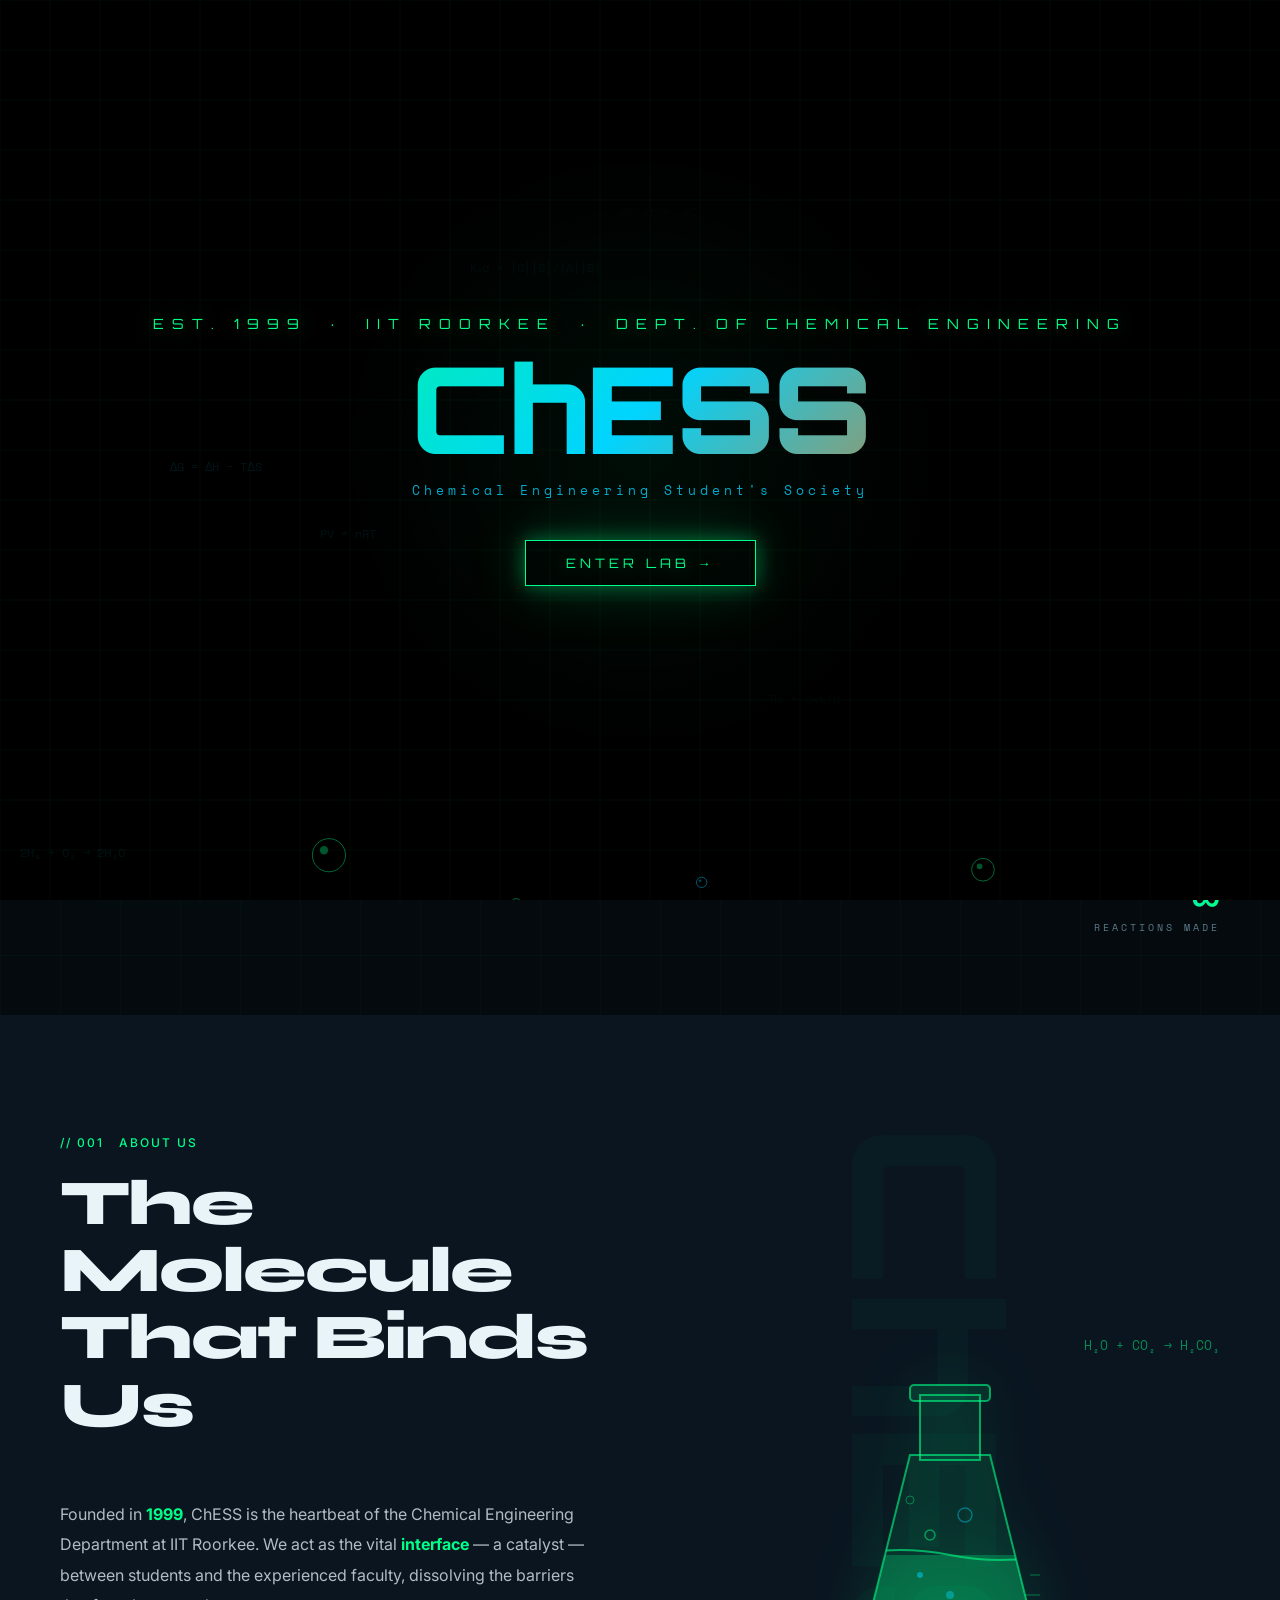
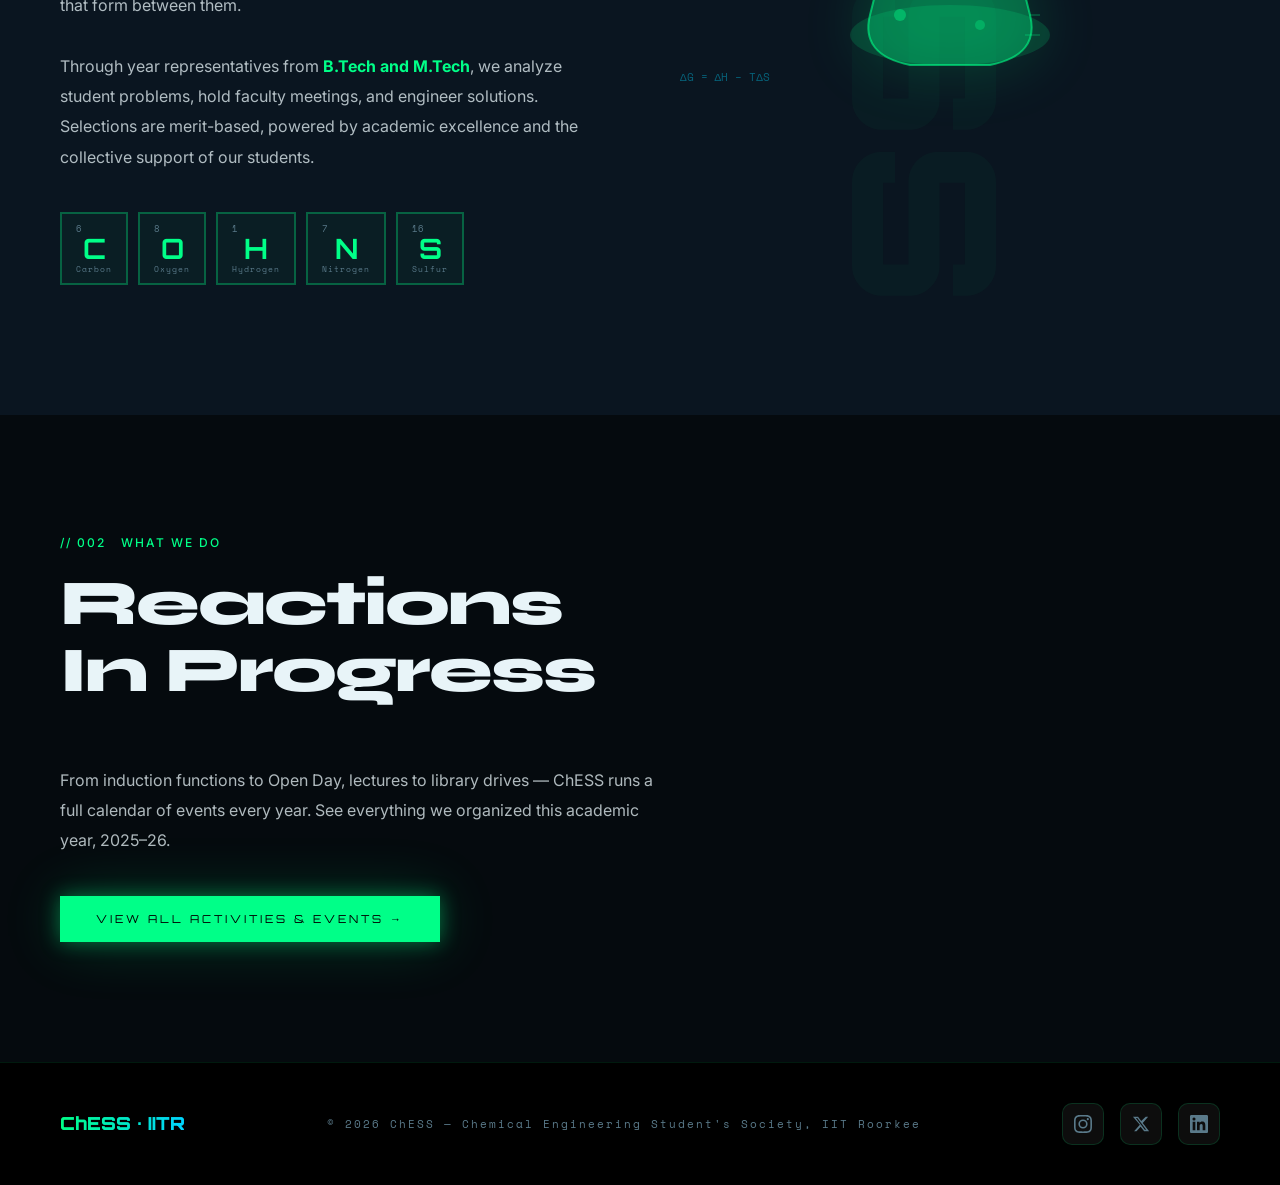
==== index.html @ 35c13d96 "Fix hamburger menu, nav-links id, and closing div" ====
<!DOCTYPE html>
<html lang="en">
<head>
<meta charset="UTF-8"/>
<meta name="viewport" content="width=device-width, initial-scale=1.0"/>
<title>Home — ChESS IITR</title>
<link href="https://fonts.googleapis.com/css2?family=Inter:wght@400;500&family=Orbitron:wght@400;700;900&family=Space+Mono:ital,wght@0,400;0,700;1,400&family=Syne:wght@400;600;800&display=swap" rel="stylesheet"/>
<link rel="stylesheet" href="style_I.css"/>
</head>
<body>
<div id="cursor-glow"></div>
<div class="scanline"></div>
<div id="intro">
  <canvas id="intro-canvas"></canvas>
  <div class="intro-text-wrapper">
    <div class="intro-chem-label">Est. 1999 &nbsp;·&nbsp; IIT Roorkee &nbsp;·&nbsp; Dept. of Chemical Engineering</div>
    <div class="intro-title">ChESS</div>
    <div class="intro-subtitle">Chemical Engineering Student's Society</div>
    <button class="intro-enter-btn" onclick="enterSite()">Enter Lab →</button>
  </div>
</div>
<div id="main-site">
  <nav>
    <a href="index.html" class="nav-logo">
      <img src="images/ChESS_logo.svg" alt="ChESS" style="margin-right:8px; 
  vertical-align:middle;" height="36px" width="36px">
    </a>
    <!-- Hamburger button (mobile only) -->
  <button class="hamburger" id="hamburger" aria-label="Open menu">
    <span></span>
    <span></span>
    <span></span>
  </button>
    <ul class="nav-links" id="nav-links">
  <li>
    <a href="index.html#hero" style="color:var(--acid-green)">
      <svg viewBox="0 0 24 24" xmlns="http://www.w3.org/2000/svg">
        <path d="M10 20v-6h4v6h5v-8h3L12 3 2 12h3v8z"/>
      </svg>
      Home
    </a>
  </li>
  <li>
    <a href="index.html#about">
      <svg viewBox="0 0 24 24" xmlns="http://www.w3.org/2000/svg">
        <path d="M12 2C6.48 2 2 6.48 2 12s4.48 10 10 10 10-4.48 10-10S17.52 2 12 2zm1 15h-2v-6h2v6zm0-8h-2V7h2v2z"/>
      </svg>
      About
    </a>
  </li>
  <li>
    <a href="Events.html">
      <svg viewBox="0 0 24 24" xmlns="http://www.w3.org/2000/svg">
        <path d="M17 12h-5v5h5v-5zM16 1v2H8V1H6v2H5c-1.11 0-1.99.9-1.99 2L3 19c0 1.1.89 2 2 2h14c1.1 0 2-.9 2-2V5c0-1.1-.9-2-2-2h-1V1h-2zm3 18H5V8h14v11z"/>
      </svg>
      Events
    </a>
  </li>
  <li>
    <a href="Team.html">
      <svg viewBox="0 0 24 24" xmlns="http://www.w3.org/2000/svg">
        <path d="M16 11c1.66 0 2.99-1.34 2.99-3S17.66 5 16 5c-1.66 0-3 1.34-3 3s1.34 3 3 3zm-8 0c1.66 0 2.99-1.34 2.99-3S9.66 5 8 5C6.34 5 5 6.34 5 8s1.34 3 3 3zm0 2c-2.33 0-7 1.17-7 3.5V19h14v-2.5c0-2.33-4.67-3.5-7-3.5zm8 0c-.29 0-.62.02-.97.05 1.16.84 1.97 1.97 1.97 3.45V19h6v-2.5c0-2.33-4.67-3.5-7-3.5z"/>
      </svg>
      Team
    </a>
  </li>
  <li>
    <a href="History.html">
      <svg viewBox="0 0 24 24" xmlns="http://www.w3.org/2000/svg">
        <path d="M13 3c-4.97 0-9 4.03-9 9H1l3.89 3.89.07.14L9 12H6c0-3.87 3.13-7 7-7s7 3.13 7 7-3.13 7-7 7c-1.93 0-3.68-.79-4.94-2.06l-1.42 1.42C8.27 19.99 10.51 21 13 21c4.97 0 9-4.03 9-9s-4.03-9-9-9zm-1 5v5l4.28 2.54.72-1.21-3.5-2.08V8H12z"/>
      </svg>
      History
    </a>
  </li>
  <li>
    <a href="contactUs.html">
      <svg viewBox="0 0 24 24" xmlns="http://www.w3.org/2000/svg">
        <path d="M20 4H4c-1.1 0-1.99.9-1.99 2L2 18c0 1.1.9 2 2 2h16c1.1 0 2-.9 2-2V6c0-1.1-.9-2-2-2zm0 4l-8 5-8-5V6l8 5 8-5v2z"/>
      </svg>
      Contact
    </a>
  </li>
</ul>
  </nav>
  <div class="ticker-wrap" style="margin-top:64px">
  
    <div class="ticker-track">
      <span class="ticker-item">Chemical Engineering Student's Society</span>
      <span class="ticker-item">IIT Roorkee — Est. 1999</span>
      <span class="ticker-item">Thermodynamics</span>
      <span class="ticker-item">Fluid Mechanics</span>
      <span class="ticker-item">Mass Transfer</span>
      <span class="ticker-item">Reaction Engineering</span>
      <span class="ticker-item">Process Control</span>
      <span class="ticker-item">Heat Transfer</span>
      <span class="ticker-item">Open Day 2025</span>
      <span class="ticker-item">Welcoming Batch of 2028</span>
      <!-- duplicate for seamless loop -->
      <span class="ticker-item">Chemical Engineering Student's Society</span>
      <span class="ticker-item">IIT Roorkee — Est. 1999</span>
      <span class="ticker-item">Thermodynamics</span>
      <span class="ticker-item">Fluid Mechanics</span>
      <span class="ticker-item">Mass Transfer</span>
      <span class="ticker-item">Reaction Engineering</span>
      <span class="ticker-item">Process Control</span>
      <span class="ticker-item">Heat Transfer</span>
      <span class="ticker-item">Open Day 2025</span>
      <span class="ticker-item">Welcoming Batch of 2026</span>
    </div>
  </div>
  </div>
  <section id="hero">
    <div class="grid-bg"></div>
    <canvas id="hero-canvas"></canvas>
    <div class="hero-content reveal">
      <div class="hero-tag">⬡ Dept. Chemical Engineering &nbsp; IITR</div>
      <h1 class="hero-title">
        <div class="line1">Where Reactions</div>
        <div class="line2">Begin.</div>
      </h1>
      <p class="hero-desc">
        The Chemical Engineering Student's Society — catalyzing connections between students, faculty, and the industry since 1999. We don't just study reactions. We create them.
      </p>
      <div class="hero-btns">
        <a href="#about" class="btn-primary">Explore ChESS</a>
        <a href="Team.html" class="btn-secondary">Meet the Team</a>
      </div>
    </div>
    <div class="hero-stats reveal">
      <div class="stat-item">
        <div class="stat-number">25+</div>
        <div class="stat-label">Years Active</div>
      </div>
      <div class="stat-item">
        <div class="stat-number">6</div>
        <div class="stat-label">Annual Events</div>
      </div>
      <div class="stat-item">
        <div class="stat-number">∞</div>
        <div class="stat-label">Reactions Made</div>
      </div>
    </div>
  </section>
  <section id="about">
    <div class="about-grid">
      <div class="reveal">
        <div class="section-tag">// 001 &nbsp; About Us</div>
        <h2 class="section-title">The Molecule<br/>That Binds Us</h2>
        <p class="about-desc">
          Founded in <em>1999</em>, ChESS is the heartbeat of the Chemical Engineering Department at IIT Roorkee. We act as the vital <em>interface</em> — a catalyst — between students and the experienced faculty, dissolving the barriers that form between them.<br/><br/>
          Through year representatives from <em>B.Tech and M.Tech</em>, we analyze student problems, hold faculty meetings, and engineer solutions. Selections are merit-based, powered by academic excellence and the collective support of our students.
        </p>
        <div class="elements-row">
          <div class="element-badge"><span class="num">6</span><span class="sym">C</span><span class="name">Carbon</span></div>
          <div class="element-badge"><span class="num">8</span><span class="sym">O</span><span class="name">Oxygen</span></div>
          <div class="element-badge"><span class="num">1</span><span class="sym">H</span><span class="name">Hydrogen</span></div>
          <div class="element-badge"><span class="num">7</span><span class="sym">N</span><span class="name">Nitrogen</span></div>
          <div class="element-badge"><span class="num">16</span><span class="sym">S</span><span class="name">Sulfur</span></div>
        </div>
      </div>
      <div class="flask-container reveal">
        <!-- Animated Flask SVG -->
        <svg class="flask-svg" width="280" height="400" viewBox="0 0 280 400" fill="none" xmlns="http://www.w3.org/2000/svg">
          <!-- Glow -->
          <ellipse cx="140" cy="320" rx="100" ry="30" fill="rgba(0,255,136,0.15)" class="flask-glow"/>
          <!-- Flask body path -->
          <path d="M100 140 L60 300 Q50 340 100 350 L180 350 Q230 340 220 300 L180 140 Z" fill="rgba(0,255,136,0.08)" stroke="rgba(0,255,136,0.6)" stroke-width="2"/>
          <!-- Liquid fill -->
          <clipPath id="flaskClip">
            <path d="M100 140 L60 300 Q50 340 100 350 L180 350 Q230 340 220 300 L180 140 Z"/>
          </clipPath>
          <g clip-path="url(#flaskClip)">
            <rect x="40" y="240" width="200" height="120" fill="rgba(0,255,136,0.25)" class="liquid-fill"/>
            <!-- Liquid surface wave -->
            <path d="M40 240 Q90 230 140 240 Q190 250 240 240" stroke="rgba(0,255,136,0.6)" stroke-width="2" fill="none" class="liquid-fill"/>
            <!-- Bubbles -->
            <circle cx="90" cy="300" r="6" fill="rgba(0,255,136,0.4)" class="bubble-particle" style="animation-delay:0s"/>
            <circle cx="140" cy="280" r="4" fill="rgba(0,212,255,0.4)" class="bubble-particle" style="animation-delay:0.7s"/>
            <circle cx="170" cy="310" r="5" fill="rgba(0,255,136,0.3)" class="bubble-particle" style="animation-delay:1.4s"/>
            <circle cx="110" cy="260" r="3" fill="rgba(0,212,255,0.5)" class="bubble-particle" style="animation-delay:0.3s"/>
          </g>
          <!-- Flask neck -->
          <rect x="110" y="80" width="60" height="65" fill="rgba(0,255,136,0.08)" stroke="rgba(0,255,136,0.6)" stroke-width="2"/>
          <!-- Flask mouth -->
          <rect x="100" y="70" width="80" height="16" fill="rgba(0,255,136,0.1)" stroke="rgba(0,255,136,0.6)" stroke-width="2" rx="4"/>
          <!-- Bubbles rising above liquid -->
          <circle cx="120" cy="220" r="5" fill="none" stroke="rgba(0,255,136,0.5)" stroke-width="1.5" class="bubble-particle" style="animation-delay:0.5s"/>
          <circle cx="155" cy="200" r="7" fill="none" stroke="rgba(0,212,255,0.4)" stroke-width="1.5" class="bubble-particle" style="animation-delay:1.1s"/>
          <circle cx="100" cy="185" r="4" fill="none" stroke="rgba(0,255,136,0.4)" stroke-width="1" class="bubble-particle" style="animation-delay:1.8s"/>
          <!-- Measurement lines -->
          <line x1="220" y1="260" x2="230" y2="260" stroke="rgba(0,255,136,0.4)" stroke-width="1"/>
          <line x1="215" y1="280" x2="230" y2="280" stroke="rgba(0,255,136,0.4)" stroke-width="1"/>
          <line x1="220" y1="300" x2="230" y2="300" stroke="rgba(0,255,136,0.4)" stroke-width="1"/>
          <line x1="215" y1="320" x2="230" y2="320" stroke="rgba(0,255,136,0.4)" stroke-width="1"/>
        </svg>
        <!-- Floating formula -->
        <div style="position:absolute;top:20px;right:0;font-family:'Space Mono',monospace;font-size:13px;color:rgba(0,255,136,0.5);animation:floatFormula 4s ease-in-out infinite;">
          H₂O + CO₂ → H₂CO₃
        </div>
        <div style="position:absolute;bottom:30px;left:0;font-family:'Space Mono',monospace;font-size:11px;color:rgba(0,212,255,0.4);animation:floatFormula 4s ease-in-out infinite 2s;">
          ΔG = ΔH − TΔS
        </div>
      </div>
    </div>
  </section>
  <section id="activities">
    <div class="reveal">
      <div class="section-tag">// 002 &nbsp; What We Do</div>
      <h2 class="section-title">Reactions<br/>In Progress</h2>
      <p style="max-width:600px; font-family:'Inter',sans-serif; font-size:16px; line-height:1.9; color:rgba(232,244,248,0.75); margin-bottom:40px; letter-spacing:0;">
        From induction functions to Open Day, lectures to library drives — ChESS runs a full calendar of events every year. See everything we organized this academic year, 2025–26.
      </p>
      <a href="Events.html" class="btn-primary">View All Activities & Events →</a>
    </div>
  </section>
  <footer>
    
  <div class="footer-logo">ChESS · IITR</div>
  <div class="footer-copy">© 2026 ChESS — Chemical Engineering Student's Society, IIT Roorkee</div>
  <div class="footer-socials">
    <!-- Instagram -->
    <a href="https://www.instagram.com/chess_iitr/" target="_blank" rel="noopener noreferrer" class="footer-social-link" aria-label="Instagram">
      <svg viewBox="0 0 24 24" xmlns="http://www.w3.org/2000/svg">
        <path d="M12 2.163c3.204 0 3.584.012 4.85.07 1.366.062 2.633.334 3.608 1.31.975.975 1.247 2.242 1.31 3.608.058 1.266.07 1.646.07 4.849s-.012 3.583-.07 4.85c-.063 1.366-.335 2.633-1.31 3.608-.975.975-2.242 1.247-3.608 1.31-1.266.058-1.646.07-4.85.07s-3.583-.012-4.849-.07c-1.366-.063-2.633-.335-3.608-1.31-.975-.975-1.247-2.242-1.31-3.608C2.175 15.583 2.163 15.203 2.163 12s.012-3.584.07-4.85c.063-1.366.335-2.633 1.31-3.608.975-.975 2.242-1.247 3.608-1.31C8.417 2.175 8.797 2.163 12 2.163zm0-2.163C8.741 0 8.332.014 7.052.072 5.197.157 3.355.673 2.014 2.014.673 3.355.157 5.197.072 7.052.014 8.332 0 8.741 0 12c0 3.259.014 3.668.072 4.948.085 1.855.601 3.697 1.942 5.038 1.341 1.341 3.183 1.857 5.038 1.942C8.332 23.986 8.741 24 12 24s3.668-.014 4.948-.072c1.855-.085 3.697-.601 5.038-1.942 1.341-1.341 1.857-3.183 1.942-5.038.058-1.28.072-1.689.072-4.948s-.014-3.668-.072-4.948c-.085-1.855-.601-3.697-1.942-5.038C20.645.673 18.803.157 16.948.072 15.668.014 15.259 0 12 0zm0 5.838a6.162 6.162 0 1 0 0 12.324 6.162 6.162 0 0 0 0-12.324zm0 10.162a4 4 0 1 1 0-8 4 4 0 0 1 0 8zm6.406-11.845a1.44 1.44 0 1 0 0 2.881 1.44 1.44 0 0 0 0-2.881z"/>
      </svg>
    </a>
    <!-- X (Twitter) -->
    <a href="https://x.com/YOUR_HANDLE" target="_blank" rel="noopener noreferrer" class="footer-social-link" aria-label="X">
      <svg viewBox="0 0 24 24" xmlns="http://www.w3.org/2000/svg">
        <path d="M18.244 2.25h3.308l-7.227 8.26 8.502 11.24H16.17l-4.714-6.231-5.401 6.231H2.747l7.73-8.835L1.254 2.25H8.08l4.253 5.622L18.244 2.25zm-1.161 17.52h1.833L7.084 4.126H5.117L17.083 19.77z"/>
      </svg>
    </a>
    <!-- LinkedIn -->
    <a href="https://www.linkedin.com/company/chemical-engineering-students-society-iit-roorkee/" target="_blank" rel="noopener noreferrer" class="footer-social-link" aria-label="LinkedIn">
      <svg viewBox="0 0 24 24" xmlns="http://www.w3.org/2000/svg">
        <path d="M20.447 20.452h-3.554v-5.569c0-1.328-.027-3.037-1.852-3.037-1.853 0-2.136 1.445-2.136 2.939v5.667H9.351V9h3.414v1.561h.046c.477-.9 1.637-1.85 3.37-1.85 3.601 0 4.267 2.37 4.267 5.455v6.286zM5.337 7.433a2.062 2.062 0 0 1-2.063-2.065 2.064 2.064 0 1 1 2.063 2.065zm1.782 13.019H3.555V9h3.564v11.452zM22.225 0H1.771C.792 0 0 .774 0 1.729v20.542C0 23.227.792 24 1.771 24h20.451C23.2 24 24 23.227 24 22.271V1.729C24 .774 23.2 0 22.222 0h.003z"/>
      </svg>
    </a>
  </div>
 </footer>
</div>
<script src="script_I.js"></script>
<script>
// SCROLL REVEAL
const reveals = document.querySelectorAll('.reveal');
const timelineItems = document.querySelectorAll('.timeline-item');
const observer = new IntersectionObserver(entries => {
  entries.forEach(e => { if (e.isIntersecting) e.target.classList.add('visible'); });
}, { threshold: 0.1, rootMargin: '0px 0px -50px 0px' });
reveals.forEach(el => observer.observe(el));
timelineItems.forEach(el => observer.observe(el));

// CURSOR GLOW
const cursorGlow = document.getElementById('cursor-glow');
document.addEventListener('mousemove', e => {
  cursorGlow.style.left = e.clientX + 'px';
  cursorGlow.style.top = e.clientY + 'px';
});
</script>
</body>
</html>
---- style_I.css ----
:root {
    --acid-green: #00ff88;
    --plasma-blue: #00d4ff;
    --danger-orange: #ff6b00;
    --dark-bg: #050a0e;
    --dark-panel: #0a1520;
    --mid-bg: #0d1f2d;
    --text-primary: #e8f4f8;
    --text-muted: #5a7a8a;
    --glow-green: 0 0 20px #00ff8866, 0 0 60px #00ff8833;
    --glow-blue: 0 0 20px #00d4ff66, 0 0 60px #00d4ff33;
    --glow-orange: 0 0 20px #ff6b0066, 0 0 60px #ff6b0033;
  }

  *, *::before, *::after { box-sizing: border-box; margin: 0; padding: 0; }

  html { scroll-behavior: smooth; }

  body {
    font-family: 'Space Mono', monospace;
    background: var(--dark-bg);
    color: var(--text-primary);
    overflow-x: hidden;
  }

  /* ===== INTRO SCREEN ===== */
  #intro {
    position: fixed;
    inset: 0;
    z-index: 9999;
    background: #000;
    display: flex;
    flex-direction: column;
    align-items: center;
    justify-content: center;
    overflow: hidden;
  }

  #intro-canvas {
    position: absolute;
    inset: 0;
    width: 100%;
    height: 100%;
  }

  .intro-text-wrapper {
    position: relative;
    z-index: 10;
    text-align: center;
    opacity: 0;
    transform: translateY(30px);
    animation: introTextReveal 1s ease forwards 2.5s;
  }

  .intro-chem-label {
    font-family: 'Orbitron', sans-serif;
    font-size: clamp(10px, 1.5vw, 14px);
    letter-spacing: 8px;
    color: var(--acid-green);
    text-transform: uppercase;
    margin-bottom: 16px;
    text-shadow: var(--glow-green);
  }

  .intro-title {
    font-family: 'Orbitron', sans-serif;
    font-size: clamp(48px, 10vw, 120px);
    font-weight: 900;
    background: linear-gradient(135deg, #00ff88, #00d4ff, #ff6b00);
    -webkit-background-clip: text;
    -webkit-text-fill-color: transparent;
    background-clip: text;
    line-height: 1;
    letter-spacing: -2px;
  }

  .intro-subtitle {
    font-family: 'Space Mono', monospace;
    font-size: clamp(10px, 1.5vw, 13px);
    color: var(--plasma-blue);
    letter-spacing: 4px;
    margin-top: 12px;
    opacity: 0.8;
  }

  .intro-enter-btn {
    margin-top: 40px;
    padding: 14px 40px;
    border: 1px solid var(--acid-green);
    background: transparent;
    color: var(--acid-green);
    font-family: 'Orbitron', sans-serif;
    font-size: 13px;
    letter-spacing: 4px;
    cursor: pointer;
    text-transform: uppercase;
    position: relative;
    overflow: hidden;
    transition: all 0.3s;
    text-shadow: var(--glow-green);
    box-shadow: var(--glow-green);
  }

  .intro-enter-btn::before {
    content: '';
    position: absolute;
    inset: 0;
    background: var(--acid-green);
    transform: translateX(-100%);
    transition: transform 0.3s ease;
    z-index: -1;
  }

  .intro-enter-btn:hover::before { transform: translateX(0); }
  .intro-enter-btn:hover { color: #000; text-shadow: none; }

  @keyframes introTextReveal {
    to { opacity: 1; transform: translateY(0); }
  }

  /* Molecule nodes */
  .mol-node {
    position: absolute;
    border-radius: 50%;
    animation: molPulse 3s ease-in-out infinite;
  }

  @keyframes molPulse {
    0%, 100% { transform: scale(1); opacity: 0.8; }
    50% { transform: scale(1.3); opacity: 1; }
  }

  /* Bubbles */
  .bubble {
    position: absolute;
    border-radius: 50%;
    background: radial-gradient(circle at 30% 30%, rgba(0,255,136,0.4), rgba(0,212,255,0.1));
    border: 1px solid rgba(0,255,136,0.3);
    animation: riseUp linear infinite;
  }

  @keyframes riseUp {
    0% { transform: translateY(100vh) scale(0); opacity: 0; }
    10% { opacity: 1; }
    90% { opacity: 0.6; }
    100% { transform: translateY(-20vh) scale(1.5); opacity: 0; }
  }

  /* ===== MAIN SITE (hidden until intro done) ===== */
  #main-site { opacity: 0; transition: opacity 0.8s ease; pointer-events: none; }
  #main-site.visible { opacity: 1; pointer-events: all; }

  /* ===== NAV ===== */
  nav {
    position: fixed;
    top: 0; left: 0; right: 0;
    z-index: 100;
    padding: 20px 60px;
    display: flex;
    align-items: center;
    justify-content: space-between;
    background: rgba(5,10,14,0.85);
    /* backdrop-filter: blur(20px); */
    border-bottom: 1px solid rgba(0,255,136,0.1);
  }

  .nav-logo {
    font-family: 'Orbitron', sans-serif;
    font-weight: 900;
    font-size: 22px;
    background: linear-gradient(90deg, var(--acid-green), var(--plasma-blue));
    -webkit-background-clip: text;
    -webkit-text-fill-color: transparent;
    background-clip: text;
    text-decoration: none;
    letter-spacing: 2px;
  }

  .nav-links {
    display: flex;
    gap: 40px;
    list-style: none;
  }

  .nav-links a {
    font-family: 'Space Mono', monospace;
    font-size: 11px;
    letter-spacing: 3px;
    text-transform: uppercase;
    color: var(--text-muted);
    text-decoration: none;
    transition: color 0.3s;
    position: relative;
  }

  .nav-links a::after {
    content: '';
    position: absolute;
    bottom: -4px; left: 0; right: 0;
    height: 1px;
    background: var(--acid-green);
    transform: scaleX(0);
    transition: transform 0.3s;
  }

  .nav-links a:hover { color: var(--acid-green); }
  .nav-links a:hover::after { transform: scaleX(1); }

  /* ===== HERO ===== */
  #hero {
    min-height: 100vh;
    display: flex;
    align-items: center;
    position: relative;
    overflow: hidden;
    padding: 120px 60px 80px;
  }

  #hero-canvas {
    position: absolute;
    inset: 0;
    width: 100%; height: 100%;
    opacity: 0.4;
  }

  .hero-content {
    position: relative;
    z-index: 2;
    max-width: 800px;
  }

  .hero-tag {
    display: inline-block;
    font-family: 'Space Mono', monospace;
    font-size: 11px;
    letter-spacing: 5px;
    color: var(--acid-green);
    text-transform: uppercase;
    border: 1px solid rgba(0,255,136,0.3);
    padding: 6px 16px;
    margin-bottom: 32px;
    background: rgba(0,255,136,0.05);
  }

  .hero-title {
    font-family: 'Syne', sans-serif;
    font-weight: 800;
    font-size: clamp(48px, 8vw, 96px);
    line-height: 0.95;
    letter-spacing: -3px;
    margin-bottom: 24px;
  }

  .hero-title .line1 { color: var(--text-primary); }
  .hero-title .line2 {
    background: linear-gradient(90deg, var(--acid-green), var(--plasma-blue));
    -webkit-background-clip: text;
    -webkit-text-fill-color: transparent;
    background-clip: text;
  }

  .hero-desc {
  font-family: 'Inter', sans-serif;
  font-size: 16px;
  line-height: 1.9;
  color: rgba(232,244,248,0.75);
  max-width: 500px;
  margin-bottom: 48px;
  letter-spacing: 0;
  }

  .hero-btns { display: flex; gap: 20px; flex-wrap: wrap; }

  .btn-primary {
    padding: 16px 36px;
    background: var(--acid-green);
    color: #000;
    font-family: 'Orbitron', sans-serif;
    font-size: 11px;
    letter-spacing: 3px;
    text-transform: uppercase;
    border: none;
    cursor: pointer;
    text-decoration: none;
    transition: all 0.3s;
    box-shadow: var(--glow-green);
    display: inline-block;
  }

  .btn-primary:hover {
    background: #fff;
    transform: translateY(-2px);
    box-shadow: 0 0 40px #00ff8888;
  }

  .btn-secondary {
    padding: 16px 36px;
    border: 1px solid rgba(0,212,255,0.5);
    color: var(--plasma-blue);
    font-family: 'Orbitron', sans-serif;
    font-size: 11px;
    letter-spacing: 3px;
    text-transform: uppercase;
    cursor: pointer;
    text-decoration: none;
    transition: all 0.3s;
    display: inline-block;
    background: transparent;
  }

  .btn-secondary:hover {
    border-color: var(--plasma-blue);
    background: rgba(0,212,255,0.1);
    box-shadow: var(--glow-blue);
  }

  .hero-stats {
    position: absolute;
    right: 60px;
    bottom: 80px;
    z-index: 2;
    display: flex;
    flex-direction: column;
    gap: 30px;
  }

  .stat-item { text-align: right; }
  .stat-number {
    font-family: 'Orbitron', sans-serif;
    font-size: 40px;
    font-weight: 700;
    background: linear-gradient(90deg, var(--plasma-blue), var(--acid-green));
    -webkit-background-clip: text;
    -webkit-text-fill-color: transparent;
    background-clip: text;
    line-height: 1;
  }

  .stat-label {
    font-family: 'Space Mono', monospace;
    font-size: 10px;
    letter-spacing: 3px;
    color: var(--text-muted);
    text-transform: uppercase;
    margin-top: 4px;
  }

  /* ===== SECTION COMMONS ===== */
  section { padding: 120px 60px; }

  .section-tag {
  font-family: 'Inter', sans-serif;
  font-size: 12px;
  font-weight: 500;
  letter-spacing: 2px;
  color: var(--acid-green);
  text-transform: uppercase;
  margin-bottom: 20px;
  }

  .section-title {
    font-family: 'Syne', sans-serif;
    font-weight: 800;
    font-size: clamp(32px, 5vw, 64px);
    line-height: 1.05;
    letter-spacing: -2px;
    margin-bottom: 60px;
  }

  /* ===== ABOUT SECTION ===== */
  #about {
    background: var(--dark-panel);
    position: relative;
    overflow: hidden;
  }

  #about::before {
    content: 'ChESS';
    position: absolute;
    right: -40px;
    top: 50%;
    transform: translateY(-50%) rotate(90deg);
    font-family: 'Orbitron', sans-serif;
    font-size: 200px;
    font-weight: 900;
    color: rgba(0,255,136,0.03);
    pointer-events: none;
    white-space: nowrap;
  }

  .about-grid {
    display: grid;
    grid-template-columns: 1fr 1fr;
    gap: 80px;
    align-items: center;
  }

  .about-desc {
  font-family: 'Inter', sans-serif;
  font-size: 16px;
  line-height: 1.9;
  color: rgba(232,244,248,0.75);
  margin-bottom: 40px;
  letter-spacing: 0;
}

  .about-desc em {
    color: var(--acid-green);
    font-style: normal;
    font-weight: bold;
  }

  .flask-container {
    position: relative;
    display: flex;
    justify-content: center;
    align-items: center;
    height: 400px;
  }

  /* SVG Flask animation */
  .flask-svg { filter: drop-shadow(0 0 30px rgba(0,255,136,0.4)); }

  .liquid-fill {
    animation: liquidSway 3s ease-in-out infinite;
    transform-origin: center bottom;
  }

  @keyframes liquidSway {
    0%, 100% { transform: skewX(0deg); }
    25% { transform: skewX(2deg); }
    75% { transform: skewX(-2deg); }
  }

  .bubble-particle {
    animation: bubbleRise 2s ease-in infinite;
  }

  @keyframes bubbleRise {
    0% { transform: translateY(0); opacity: 1; }
    100% { transform: translateY(-80px); opacity: 0; }
  }

  .flask-glow {
    animation: glowPulse 2.5s ease-in-out infinite;
  }

  @keyframes glowPulse {
    0%, 100% { opacity: 0.3; }
    50% { opacity: 0.8; }
  }

  /* ===== ACTIVITIES ===== */
  #activities { background: var(--dark-bg); }

  .activities-grid {
    display: grid;
    grid-template-columns: repeat(3, 1fr);
    gap: 2px;
  }

  .activity-card {
    background: var(--dark-panel);
    padding: 50px 40px;
    position: relative;
    overflow: hidden;
    cursor: default;
    transition: all 0.4s cubic-bezier(0.23, 1, 0.32, 1);
    border: 1px solid transparent;
  }

  .activity-card::before {
    content: '';
    position: absolute;
    inset: 0;
    background: linear-gradient(135deg, rgba(0,255,136,0.05), transparent);
    opacity: 0;
    transition: opacity 0.4s;
  }

  .activity-card:hover {
    border-color: rgba(0,255,136,0.2);
    transform: translateY(-4px);
    box-shadow: 0 20px 60px rgba(0,0,0,0.5), var(--glow-green);
  }

  .activity-card:hover::before { opacity: 1; }

  .activity-icon {
    font-size: 48px;
    margin-bottom: 24px;
    display: block;
    filter: grayscale(0);
  }

  .activity-num {
    font-family: 'Orbitron', sans-serif;
    font-size: 11px;
    color: var(--text-muted);
    letter-spacing: 3px;
    margin-bottom: 16px;
  }

  .activity-title {
    font-family: 'Syne', sans-serif;
    font-weight: 700;
    font-size: 22px;
    margin-bottom: 16px;
    color: var(--text-primary);
  }

  .activity-desc {
    font-size: 12px;
    line-height: 1.9;
    color: var(--text-muted);
  }

  .activity-card .corner-mark {
    position: absolute;
    bottom: 24px;
    right: 24px;
    width: 30px;
    height: 30px;
    border-right: 1px solid rgba(0,255,136,0.3);
    border-bottom: 1px solid rgba(0,255,136,0.3);
    transition: all 0.3s;
  }

  .activity-card:hover .corner-mark {
    width: 40px;
    height: 40px;
    border-color: var(--acid-green);
    box-shadow: var(--glow-green);
  }

  /* ===== TEAM SECTION ===== */
  #team {
    background: var(--mid-bg);
    position: relative;
    overflow: hidden;
  }

  #team::after {
    content: '';
    position: absolute;
    top: -200px; right: -200px;
    width: 600px; height: 600px;
    background: radial-gradient(circle, rgba(0,212,255,0.05), transparent 70%);
    pointer-events: none;
  }

  .team-grid {
    display: grid;
    grid-template-columns: repeat(auto-fill, minmax(280px, 1fr));
    gap: 24px;
  }

  .team-card {
    background: var(--dark-panel);
    border: 1px solid rgba(255,255,255,0.05);
    padding: 40px 32px;
    position: relative;
    overflow: hidden;
    transition: all 0.4s;
  }

  .team-card::before {
    content: '';
    position: absolute;
    top: 0; left: 0; right: 0;
    height: 2px;
    background: linear-gradient(90deg, var(--acid-green), var(--plasma-blue));
    transform: scaleX(0);
    transform-origin: left;
    transition: transform 0.4s;
  }

  .team-card:hover { border-color: rgba(0,255,136,0.15); transform: translateY(-4px); }
  .team-card:hover::before { transform: scaleX(1); }

  .team-avatar {
    width: 64px; height: 64px;
    border-radius: 50%;
    background: linear-gradient(135deg, var(--acid-green), var(--plasma-blue));
    display: flex;
    align-items: center;
    justify-content: center;
    font-family: 'Orbitron', sans-serif;
    font-size: 22px;
    font-weight: 700;
    color: #000;
    margin-bottom: 24px;
  }

  .team-name {
    font-family: 'Syne', sans-serif;
    font-weight: 700;
    font-size: 18px;
    margin-bottom: 8px;
    color: var(--text-primary);
  }

  .team-role {
    font-size: 11px;
    letter-spacing: 3px;
    text-transform: uppercase;
    color: var(--acid-green);
    margin-bottom: 16px;
  }

  .team-dept {
    font-size: 11px;
    color: var(--text-muted);
    line-height: 1.6;
  }

  /* Faculty card accent */
  .team-card.faculty { border-color: rgba(255,107,0,0.15); }
  .team-card.faculty::before { background: linear-gradient(90deg, var(--danger-orange), #ffaa00); }
  .team-card.faculty .team-role { color: var(--danger-orange); }
  .team-card.faculty .team-avatar { background: linear-gradient(135deg, var(--danger-orange), #ffaa00); }

  /* ===== PERIODIC TABLE ELEMENT ===== */
  .element-badge {
    display: inline-flex;
    flex-direction: column;
    align-items: center;
    border: 2px solid rgba(0,255,136,0.3);
    padding: 8px 14px;
    background: rgba(0,255,136,0.04);
    margin: 0 10px 10px 0;
    position: relative;
    transition: all 0.3s;
    cursor: default;
  }

  .element-badge:hover {
    border-color: var(--acid-green);
    background: rgba(0,255,136,0.1);
    box-shadow: var(--glow-green);
    transform: scale(1.05);
  }

  .element-badge .num { font-size: 9px; color: var(--text-muted); align-self: flex-start; }
  .element-badge .sym {
    font-family: 'Orbitron', sans-serif;
    font-size: 28px;
    font-weight: 700;
    color: var(--acid-green);
    line-height: 1;
  }
  .element-badge .name { font-size: 8px; color: var(--text-muted); letter-spacing: 1px; }

  .elements-row { display: flex; flex-wrap: wrap; margin-top: 40px; }

  /* ===== TICKER ===== */
  .ticker-wrap {
    background: rgba(0,255,136,0.08);
    border-top: 1px solid rgba(0,255,136,0.2);
    border-bottom: 1px solid rgba(0,255,136,0.2);
    padding: 16px 0;
    overflow: hidden;
    position: relative;
  }

  .ticker-track {
    display: flex;
    white-space: nowrap;
    animation: ticker 30s linear infinite;
  }

  .ticker-item {
    font-family: 'Space Mono', monospace;
    font-size: 12px;
    color: var(--acid-green);
    letter-spacing: 2px;
    padding: 0 40px;
    opacity: 0.7;
  }

  .ticker-item::before { content: '⬡ '; }

  @keyframes ticker {
    0% { transform: translateX(0); }
    100% { transform: translateX(-50%); }
  }

  /* ===== HISTORY TIMELINE ===== */
  #history { background: var(--dark-bg); }

  .timeline {
    position: relative;
    max-width: 800px;
    margin: 0 auto;
  }

  .timeline::before {
    content: '';
    position: absolute;
    left: 50%;
    top: 0; bottom: 0;
    width: 1px;
    background: linear-gradient(to bottom, var(--acid-green), var(--plasma-blue), transparent);
    transform: translateX(-50%);
  }

  .timeline-item {
    display: flex;
    justify-content: flex-end;
    padding-right: calc(50% + 40px);
    margin-bottom: 60px;
    position: relative;
    opacity: 0;
    transform: translateX(-30px);
    transition: all 0.6s ease;
  }

  .timeline-item.right {
    justify-content: flex-start;
    padding-right: 0;
    padding-left: calc(50% + 40px);
    transform: translateX(30px);
  }

  .timeline-item.visible { opacity: 1; transform: translateX(0); }

  .timeline-dot {
    position: absolute;
    left: 50%;
    top: 20px;
    width: 14px; height: 14px;
    border-radius: 50%;
    background: var(--acid-green);
    transform: translate(-50%, -50%);
    box-shadow: var(--glow-green);
  }

  .timeline-content {
    background: var(--dark-panel);
    border: 1px solid rgba(0,255,136,0.1);
    padding: 24px 28px;
    max-width: 320px;
  }

  .timeline-year {
    font-family: 'Orbitron', sans-serif;
    font-size: 11px;
    color: var(--acid-green);
    letter-spacing: 3px;
    margin-bottom: 8px;
  }

  .timeline-text {
    font-size: 13px;
    line-height: 1.7;
    color: rgba(232,244,248,0.7);
  }

  /* ===== CONTACT ===== */
  #contact {
    background: var(--dark-panel);
    text-align: center;
    position: relative;
    overflow: hidden;
  }

  #contact::before {
    content: '';
    position: absolute;
    bottom: -300px; left: 50%;
    transform: translateX(-50%);
    width: 800px; height: 800px;
    background: radial-gradient(circle, rgba(0,255,136,0.06), transparent 60%);
    pointer-events: none;
  }

  .contact-info {
    display: flex;
    justify-content: center;
    gap: 60px;
    margin-top: 60px;
    flex-wrap: wrap;
  }

  .contact-item {
    text-align: center;
    position: relative;
  }

  .contact-label {
    font-family: 'Space Mono', monospace;
    font-size: 10px;
    letter-spacing: 4px;
    color: var(--text-muted);
    text-transform: uppercase;
    margin-bottom: 8px;
  }

  .contact-value {
    font-family: 'Syne', sans-serif;
    font-size: 16px;
    font-weight: 600;
    color: var(--acid-green);
  }

  /* ===== FOOTER ===== */
  footer {
    background: #000;
    padding: 40px 60px;
    display: flex;
    align-items: center;
    justify-content: space-between;
    border-top: 1px solid rgba(0,255,136,0.1);
  }

  .footer-logo {
    font-family: 'Orbitron', sans-serif;
    font-weight: 900;
    font-size: 18px;
    background: linear-gradient(90deg, var(--acid-green), var(--plasma-blue));
    -webkit-background-clip: text;
    -webkit-text-fill-color: transparent;
    background-clip: text;
  }

  .footer-copy {
    font-size: 11px;
    color: var(--text-muted);
    letter-spacing: 2px;
  }
  /* Social Icons in Footer */
.footer-socials {
  display: flex;
  gap: 16px;
  align-items: center;
}

.footer-social-link {
  display: flex;
  align-items: center;
  justify-content: center;
  width: 42px;
  height: 42px;
  border-radius: 10px;
  background: rgba(255,255,255,0.05);
  border: 1px solid rgba(0,255,136,0.15);
  color: var(--text-muted);
  text-decoration: none;
  transition: all 0.3s ease;
}

.footer-social-link:hover {
  background: rgba(0,255,136,0.1);
  border-color: var(--acid-green);
  color: var(--acid-green);
  box-shadow: var(--glow-green);
  transform: translateY(-2px);
}

.footer-social-link svg {
  width: 18px;
  height: 18px;
  fill: currentColor;
}
  /* Animated background grid */
  .grid-bg {
    position: absolute;
    inset: 0;
    background-image:
      linear-gradient(rgba(0,255,136,0.03) 1px, transparent 1px),
      linear-gradient(90deg, rgba(0,255,136,0.03) 1px, transparent 1px);
    background-size: 60px 60px;
    pointer-events: none;
  }

  /* Scroll reveal */
  .reveal {
    opacity: 0;
    transform: translateY(40px);
    transition: opacity 0.7s ease, transform 0.7s ease;
  }
  .reveal.visible { opacity: 1; transform: translateY(0); }

  /* Scanline effect */
  @keyframes scanline {
    0% { top: -10%; }
    100% { top: 110%; }
  }

  .scanline {
    position: fixed;
    left: 0; right: 0;
    height: 2px;
    background: rgba(0,255,136,0.04);
    animation: scanline 6s linear infinite;
    pointer-events: none;
    z-index: 9000;
  }

  /* Cursor glow */
  #cursor-glow {
    position: fixed;
    width: 300px; height: 300px;
    border-radius: 50%;
    background: radial-gradient(circle, rgba(0,255,136,0.04), transparent 70%);
    pointer-events: none;
    z-index: 8999;
    transform: translate(-50%, -50%);
    transition: transform 0.05s;
  }

  @media (max-width: 900px) {
    nav { padding: 16px 24px; }
    .nav-links { display: none; }
    section { padding: 80px 24px; }
    #hero { padding: 100px 24px 80px; }
    .about-grid { grid-template-columns: 1fr; }
    .activities-grid { grid-template-columns: 1fr; }
    .hero-stats { position: static; margin-top: 48px; flex-direction: row; gap: 40px; }
    footer { flex-direction: column; gap: 16px; text-align: center; }
    .timeline::before { left: 20px; }
    .timeline-item, .timeline-item.right { padding: 0 0 0 60px; justify-content: flex-start; }
    .timeline-dot { left: 20px; }
  }
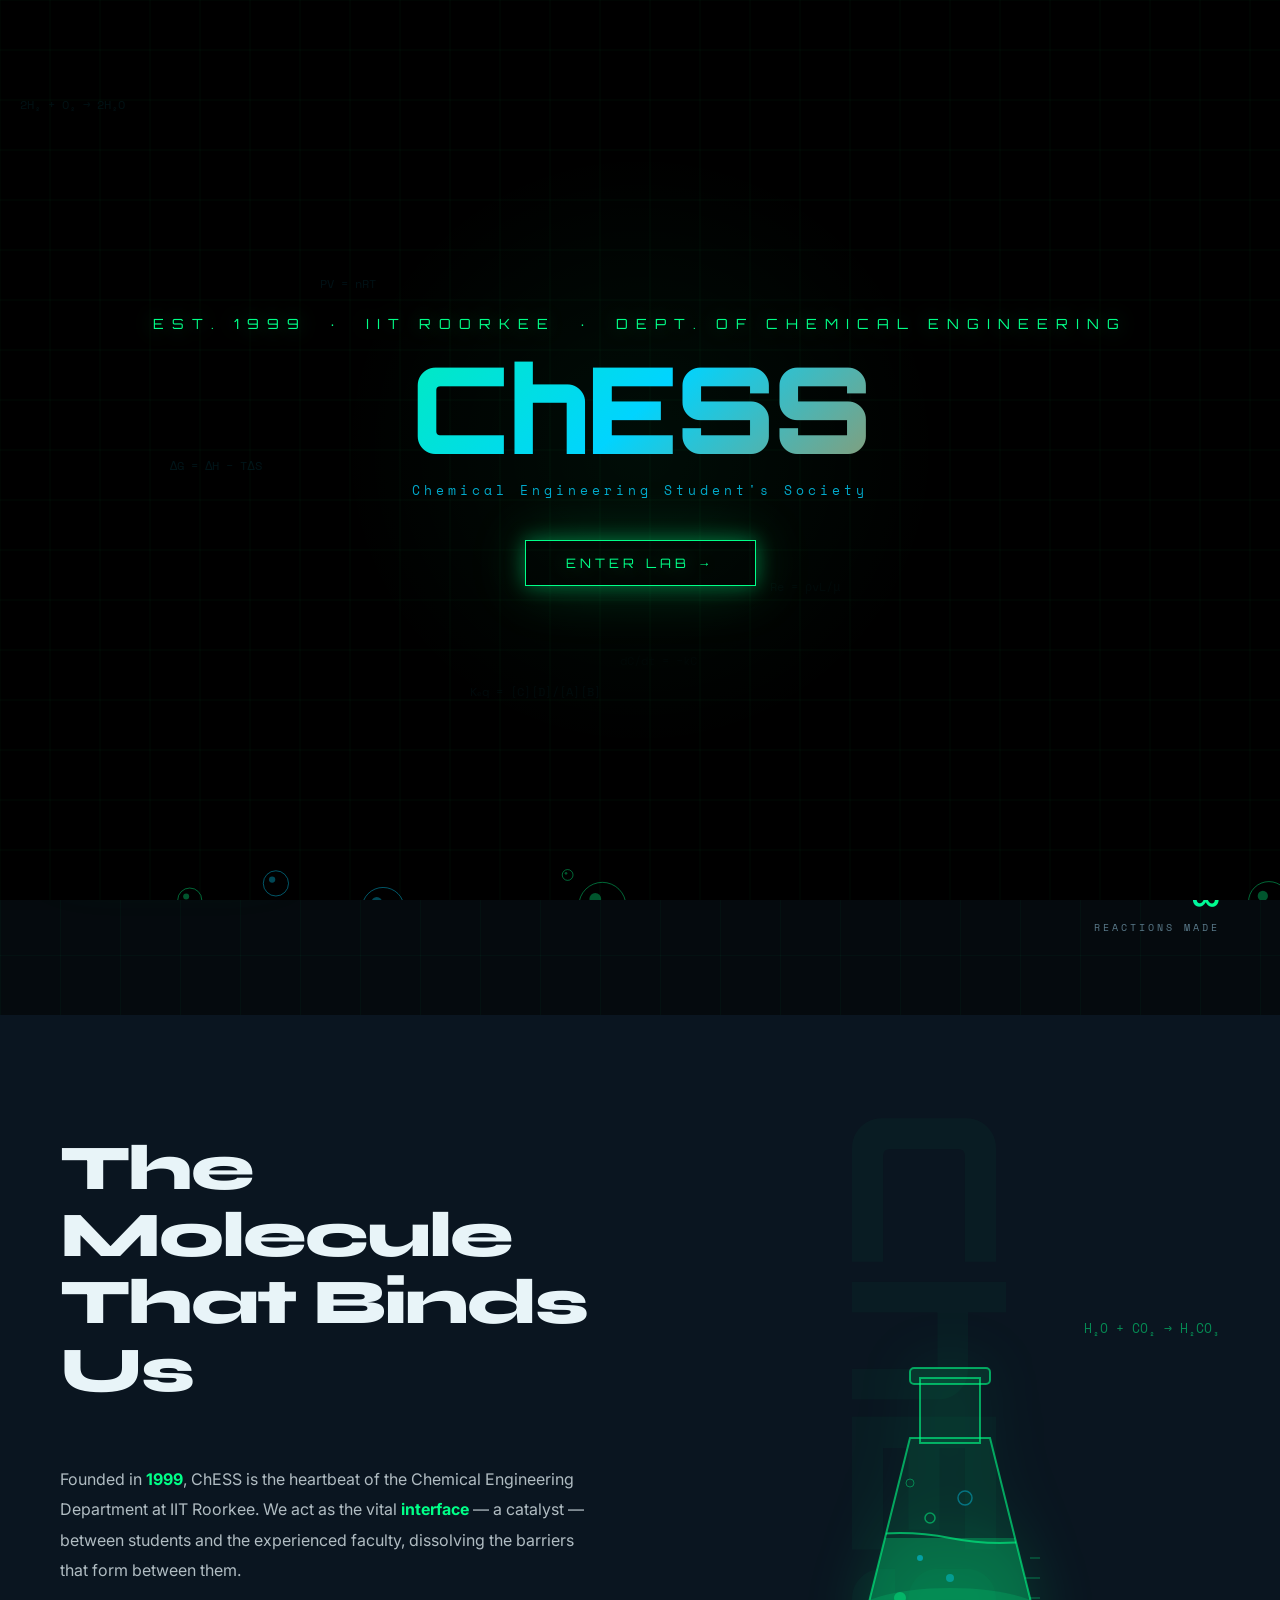
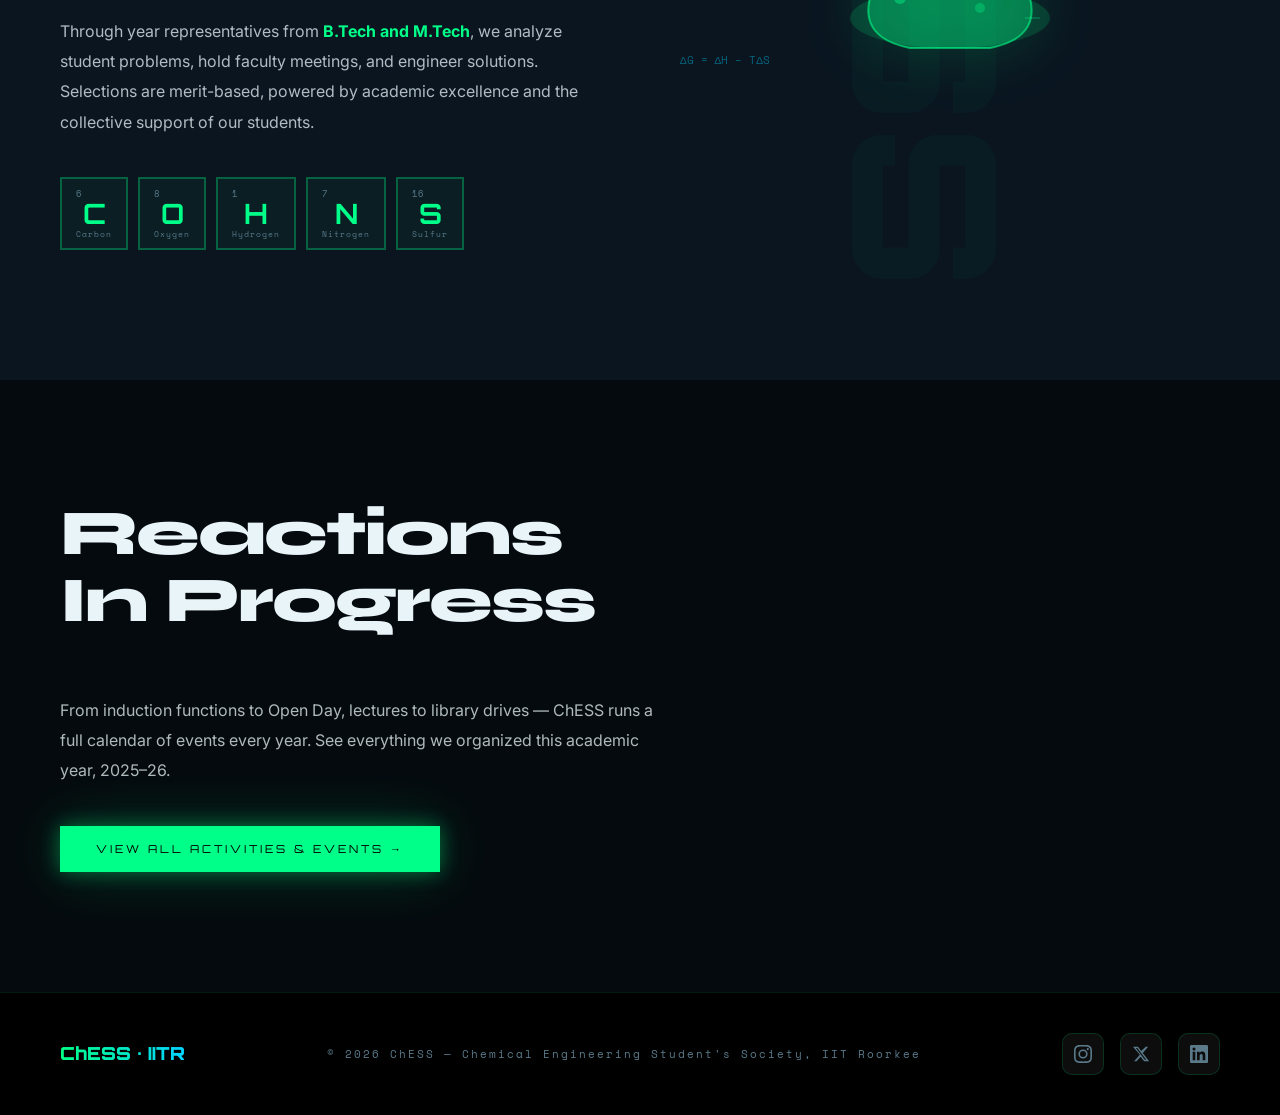
==== commit 8bd1ef85: "sawwi dixy vai" ====
--- a/index.html
+++ b/index.html
@@ -144,7 +144,7 @@
   <section id="about">
     <div class="about-grid">
       <div class="reveal">
-        <div class="section-tag">// 001 &nbsp; About Us</div>
+        <!-- <div class="section-tag">// 001 &nbsp; About Us</div> -->
         <h2 class="section-title">The Molecule<br/>That Binds Us</h2>
         <p class="about-desc">
           Founded in <em>1999</em>, ChESS is the heartbeat of the Chemical Engineering Department at IIT Roorkee. We act as the vital <em>interface</em> — a catalyst — between students and the experienced faculty, dissolving the barriers that form between them.<br/><br/>
@@ -205,7 +205,7 @@
   </section>
   <section id="activities">
     <div class="reveal">
-      <div class="section-tag">// 002 &nbsp; What We Do</div>
+      <!-- <div class="section-tag">// 002 &nbsp; What We Do</div> -->
       <h2 class="section-title">Reactions<br/>In Progress</h2>
       <p style="max-width:600px; font-family:'Inter',sans-serif; font-size:16px; line-height:1.9; color:rgba(232,244,248,0.75); margin-bottom:40px; letter-spacing:0;">
         From induction functions to Open Day, lectures to library drives — ChESS runs a full calendar of events every year. See everything we organized this academic year, 2025–26.
--- a/style_I.css
+++ b/style_I.css
@@ -154,7 +154,7 @@
   nav {
     position: fixed;
     top: 0; left: 0; right: 0;
-    z-index: 100;
+    z-index: 9000;
     padding: 20px 60px;
     display: flex;
     align-items: center;
@@ -192,6 +192,19 @@
     transition: color 0.3s;
     position: relative;
   }
+   /* Nav link icons */
+.nav-links a {
+  display: flex;
+  align-items: center;
+  gap: 6px;
+}
+
+.nav-links a svg {
+  width: 14px;
+  height: 14px;
+  fill: currentColor;
+  flex-shrink: 0;
+}
 
   .nav-links a::after {
     content: '';
@@ -886,6 +899,10 @@
     0% { top: -10%; }
     100% { top: 110%; }
   }
+  @keyframes floatFormula {
+      0%,100%{transform:translateY(0);}
+      50%{transform:translateY(-12px);}
+    }
 
   .scanline {
     position: fixed;
@@ -909,16 +926,89 @@
     transition: transform 0.05s;
   }
 
-  @media (max-width: 900px) {
-    nav { padding: 16px 24px; }
-    .nav-links { display: none; }
-    section { padding: 80px 24px; }
-    #hero { padding: 100px 24px 80px; }
-    .about-grid { grid-template-columns: 1fr; }
-    .activities-grid { grid-template-columns: 1fr; }
-    .hero-stats { position: static; margin-top: 48px; flex-direction: row; gap: 40px; }
-    footer { flex-direction: column; gap: 16px; text-align: center; }
-    .timeline::before { left: 20px; }
-    .timeline-item, .timeline-item.right { padding: 0 0 0 60px; justify-content: flex-start; }
-    .timeline-dot { left: 20px; }
-  }+  /* ===== HAMBURGER BUTTON ===== */
+.hamburger {
+  display: none;
+  flex-direction: column;
+  gap: 5px;
+  background: none;
+  border: none;
+  cursor: pointer;
+  padding: 4px;
+  z-index: 200;
+}
+
+.hamburger span {
+  display: block;
+  width: 24px;
+  height: 2px;
+  background: var(--acid-green);
+  border-radius: 2px;
+  transition: all 0.3s ease;
+}
+
+/* Hamburger → X animation */
+.hamburger.open span:nth-child(1) { transform: translateY(7px) rotate(45deg); }
+.hamburger.open span:nth-child(2) { opacity: 0; }
+.hamburger.open span:nth-child(3) { transform: translateY(-7px) rotate(-45deg); }
+
+/* ===== TABLET (max 900px) ===== */
+@media (max-width: 900px) {
+  nav { padding: 16px 24px; position: relative; }
+
+  .hamburger { display: flex; }
+
+  .nav-links {
+  display: none;
+  flex-direction: column;
+  position: fixed;
+  top: 64px;
+  left: 0; right: 0;
+  background: rgba(5,10,14,0.98);
+  border-bottom: 1px solid rgba(0,255,136,0.15);
+  padding: 20px 24px;
+  gap: 0;
+  z-index: 9998;
+}
+
+  .nav-links.open { display: flex; }
+
+  .nav-links li { border-bottom: 1px solid rgba(255,255,255,0.05); }
+  .nav-links li:last-child { border-bottom: none; }
+
+  .nav-links a {
+    padding: 14px 0;
+    font-size: 13px;
+    letter-spacing: 2px;
+    display: flex;
+    align-items: center;
+    gap: 10px;
+  }
+
+  section { padding: 80px 24px; }
+  #hero { padding: 100px 24px 80px; }
+  .about-grid { grid-template-columns: 1fr; }
+  .activities-grid { grid-template-columns: 1fr; }
+  .hero-stats { position: static; margin-top: 48px; flex-direction: row; gap: 40px; flex-wrap: wrap; }
+  footer { flex-direction: column; gap: 20px; text-align: center; align-items: center; }
+  .footer-socials { justify-content: center; }
+  .timeline::before { left: 20px; }
+  .timeline-item, .timeline-item.right { padding: 0 0 0 60px; justify-content: flex-start; }
+  .timeline-dot { left: 20px; }
+}
+
+/* ===== MOBILE (max 480px) ===== */
+@media (max-width: 480px) {
+  .hero-title { font-size: 36px; letter-spacing: -1px; }
+  .section-title { font-size: 28px; }
+  .hero-stats { flex-direction: column; gap: 24px; }
+  .stat-number { font-size: 28px; }
+  .btn-primary, .btn-secondary { width: 100%; text-align: center; padding: 14px 20px; }
+  .hero-btns { flex-direction: column; }
+  .hero-tag { font-size: 9px; letter-spacing: 3px; }
+  .activity-card { padding: 32px 24px; }
+  footer { padding: 32px 20px; }
+  .footer-copy { font-size: 10px; letter-spacing: 1px; text-align: center; }
+  .nav-logo { font-size: 18px; }
+  .intro-title { font-size: 48px; }
+}
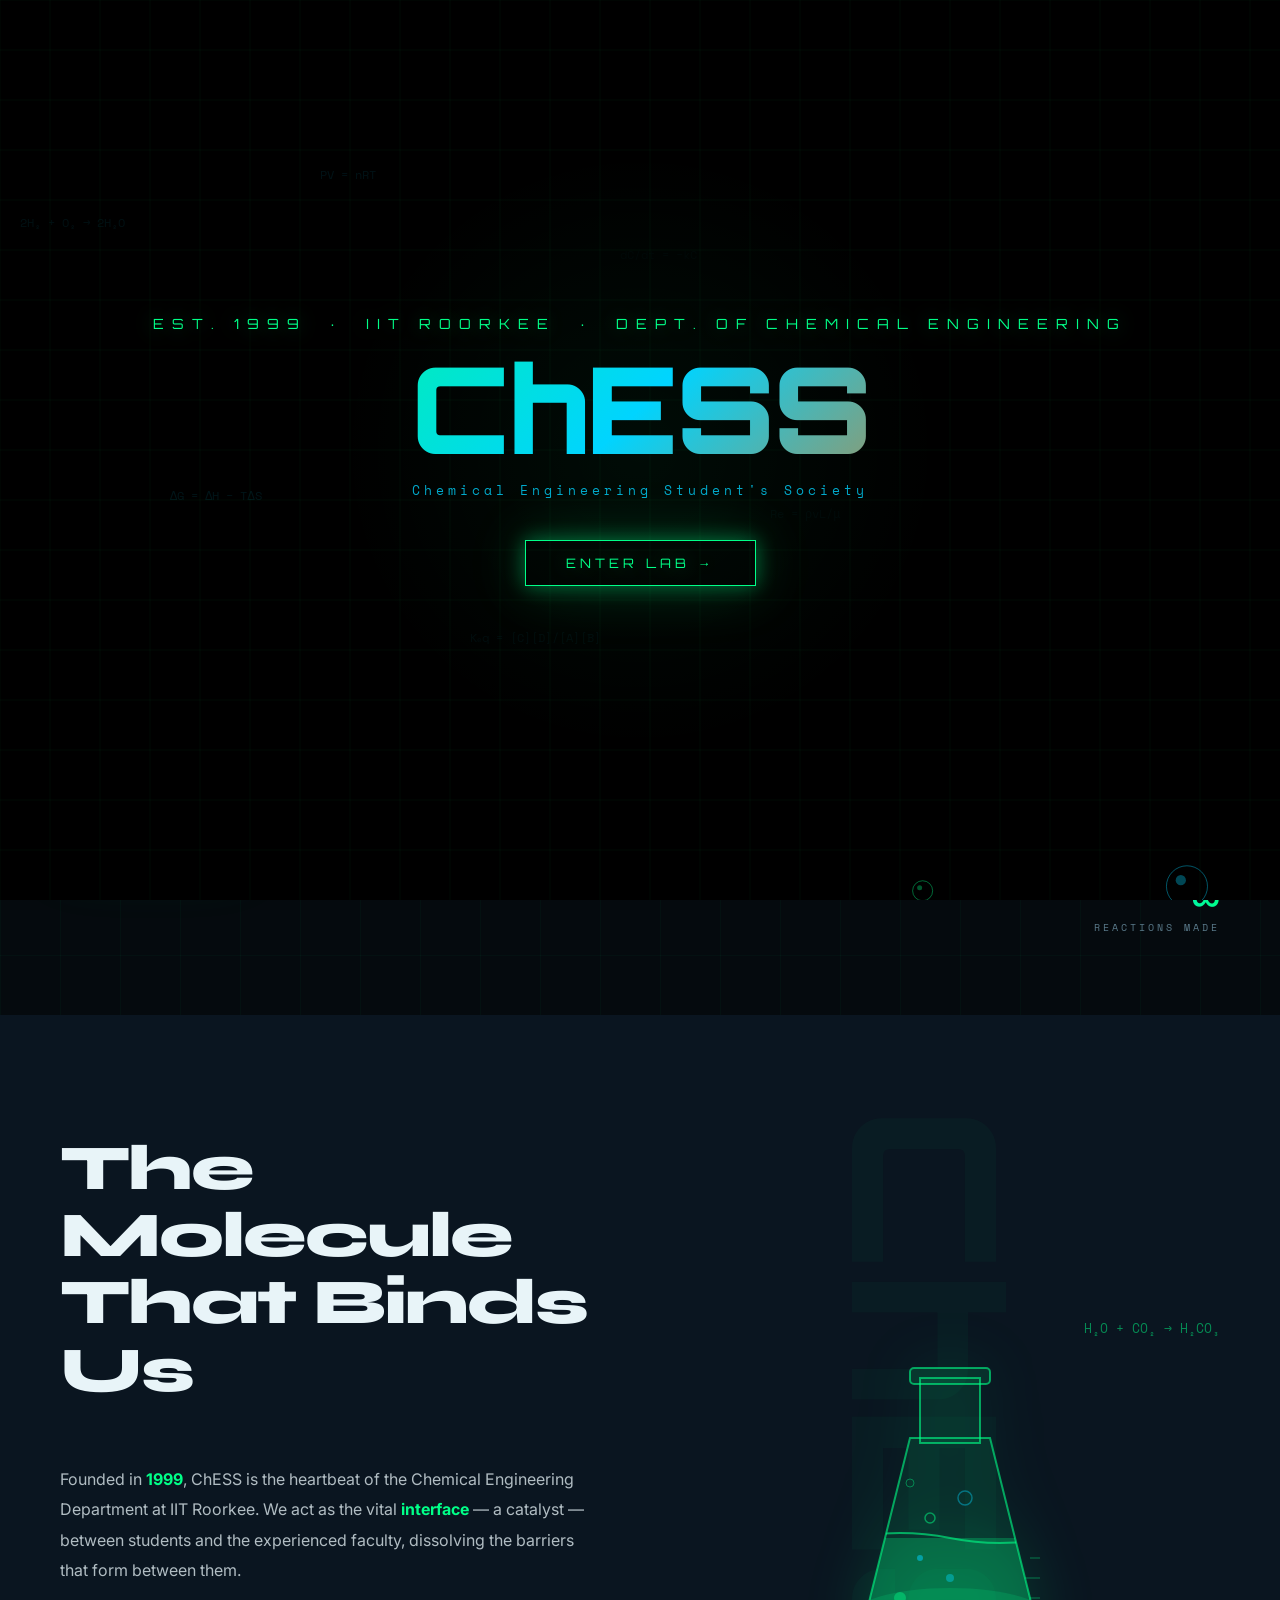
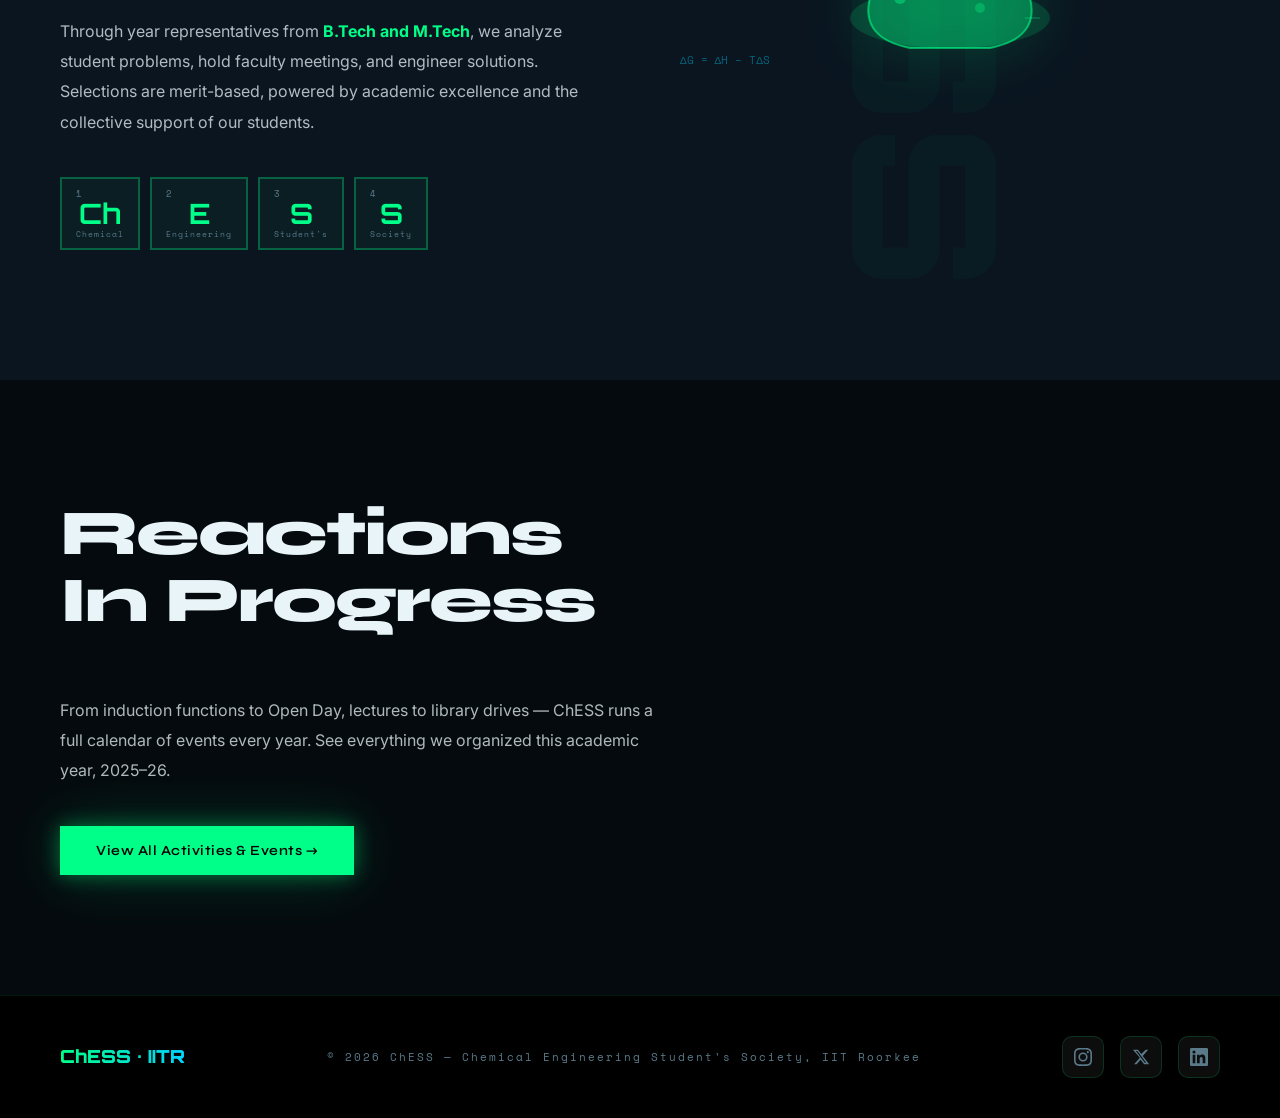
==== commit 5cddb351: "some changes in index file" ====
--- a/index.html
+++ b/index.html
@@ -22,8 +22,7 @@
 <div id="main-site">
   <nav>
     <a href="index.html" class="nav-logo">
-      <img src="images/ChESS_logo.svg" alt="ChESS" style="margin-right:8px; 
-  vertical-align:middle;" height="36px" width="36px">
+      <img src="images/chess-logo.png" alt="ChESS" class="nav-logo-img">
     </a>
     <!-- Hamburger button (mobile only) -->
   <button class="hamburger" id="hamburger" aria-label="Open menu">
@@ -151,11 +150,10 @@
           Through year representatives from <em>B.Tech and M.Tech</em>, we analyze student problems, hold faculty meetings, and engineer solutions. Selections are merit-based, powered by academic excellence and the collective support of our students.
         </p>
         <div class="elements-row">
-          <div class="element-badge"><span class="num">6</span><span class="sym">C</span><span class="name">Carbon</span></div>
-          <div class="element-badge"><span class="num">8</span><span class="sym">O</span><span class="name">Oxygen</span></div>
-          <div class="element-badge"><span class="num">1</span><span class="sym">H</span><span class="name">Hydrogen</span></div>
-          <div class="element-badge"><span class="num">7</span><span class="sym">N</span><span class="name">Nitrogen</span></div>
-          <div class="element-badge"><span class="num">16</span><span class="sym">S</span><span class="name">Sulfur</span></div>
+          <div class="element-badge"><span class="num">1</span><span class="sym">Ch</span><span class="name">Chemical</span></div>
+          <div class="element-badge"><span class="num">2</span><span class="sym">E</span><span class="name">Engineering</span></div>
+          <div class="element-badge"><span class="num">3</span><span class="sym">S</span><span class="name">Student's</span></div>
+          <div class="element-badge"><span class="num">4</span><span class="sym">S</span><span class="name">Society</span></div>
         </div>
       </div>
       <div class="flask-container reveal">
@@ -258,4 +256,4 @@
 });
 </script>
 </body>
-</html>+</html>
--- a/style_I.css
+++ b/style_I.css
@@ -174,6 +174,21 @@
     background-clip: text;
     text-decoration: none;
     letter-spacing: 2px;
+    display: inline-flex;
+    align-items: center;
+  }
+
+  .nav-logo-img {
+    height: 56px;
+    width: auto;
+    display: block;
+    filter: drop-shadow(0 0 10px rgba(0,255,136,0.45)) drop-shadow(0 0 22px rgba(0,212,255,0.25));
+    transition: filter 0.3s ease, transform 0.3s ease;
+  }
+
+  .nav-logo:hover .nav-logo-img {
+    filter: drop-shadow(0 0 14px rgba(0,255,136,0.7)) drop-shadow(0 0 30px rgba(0,212,255,0.4));
+    transform: scale(1.04);
   }
 
   .nav-links {
@@ -288,10 +303,11 @@
     padding: 16px 36px;
     background: var(--acid-green);
     color: #000;
-    font-family: 'Orbitron', sans-serif;
-    font-size: 11px;
-    letter-spacing: 3px;
-    text-transform: uppercase;
+    font-family: 'Syne', sans-serif;
+    font-weight: 600;
+    font-size: 14px;
+    letter-spacing: 0.5px;
+    text-transform: none;
     border: none;
     cursor: pointer;
     text-decoration: none;
@@ -310,10 +326,11 @@
     padding: 16px 36px;
     border: 1px solid rgba(0,212,255,0.5);
     color: var(--plasma-blue);
-    font-family: 'Orbitron', sans-serif;
-    font-size: 11px;
-    letter-spacing: 3px;
-    text-transform: uppercase;
+    font-family: 'Syne', sans-serif;
+    font-weight: 600;
+    font-size: 14px;
+    letter-spacing: 0.5px;
+    text-transform: none;
     cursor: pointer;
     text-decoration: none;
     transition: all 0.3s;
@@ -1009,6 +1026,6 @@
   .activity-card { padding: 32px 24px; }
   footer { padding: 32px 20px; }
   .footer-copy { font-size: 10px; letter-spacing: 1px; text-align: center; }
-  .nav-logo { font-size: 18px; }
+  .nav-logo-img { height: 42px; }
   .intro-title { font-size: 48px; }
-}+}
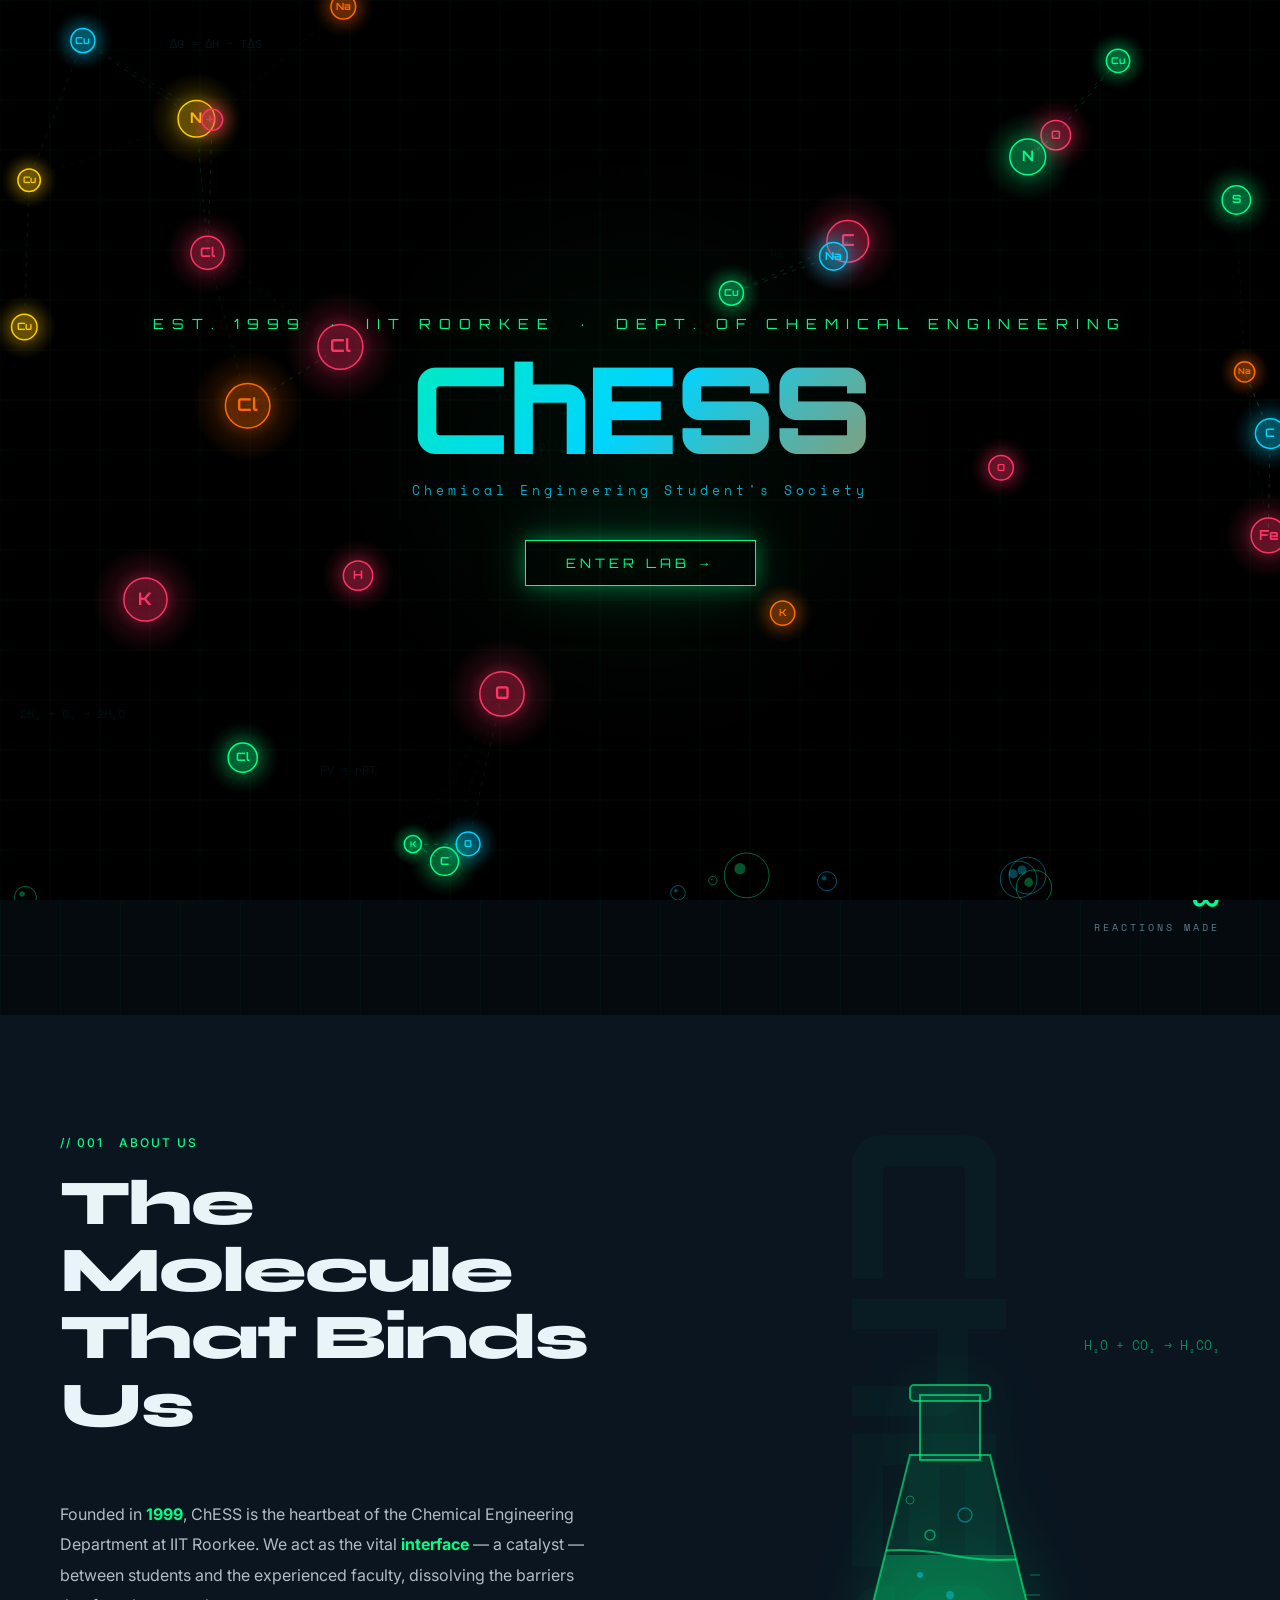
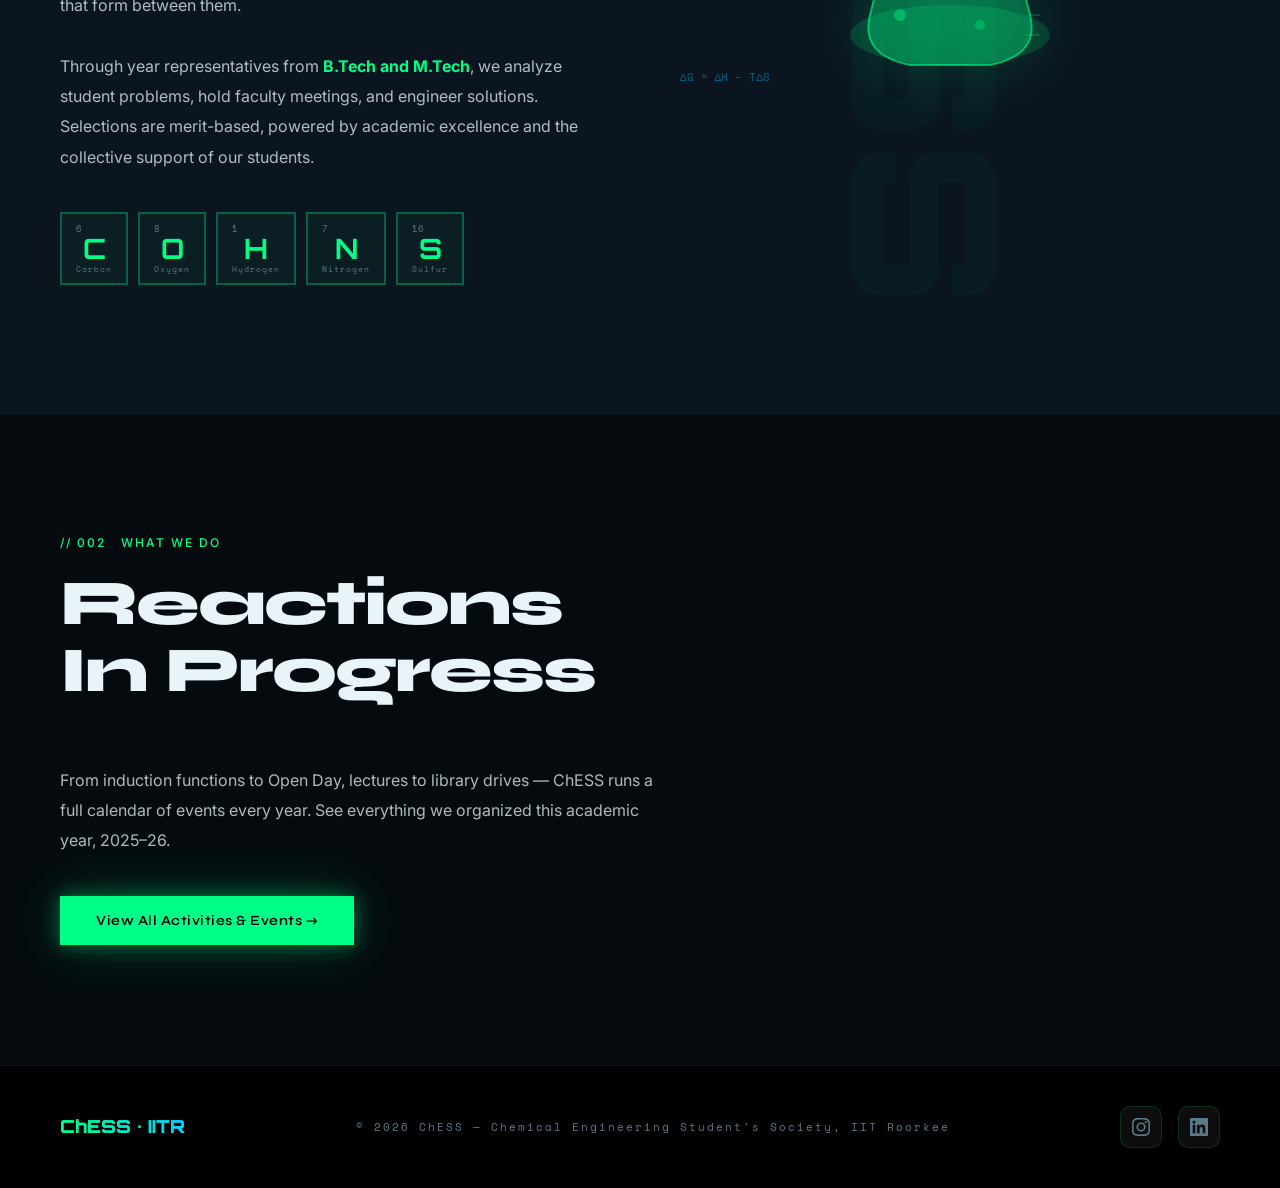
==== commit 38caa7cc: "ho gya bhai events" ====
--- a/index.html
+++ b/index.html
@@ -22,7 +22,8 @@
 <div id="main-site">
   <nav>
     <a href="index.html" class="nav-logo">
-      <img src="images/chess-logo.png" alt="ChESS" class="nav-logo-img">
+      <img src="images/ChESS_logo.svg" alt="ChESS" style="margin-right:8px; 
+  vertical-align:middle;" height="36px" width="36px">
     </a>
     <!-- Hamburger button (mobile only) -->
   <button class="hamburger" id="hamburger" aria-label="Open menu">
@@ -131,7 +132,7 @@
         <div class="stat-label">Years Active</div>
       </div>
       <div class="stat-item">
-        <div class="stat-number">6</div>
+        <div class="stat-number">10+</div>
         <div class="stat-label">Annual Events</div>
       </div>
       <div class="stat-item">
@@ -143,17 +144,18 @@
   <section id="about">
     <div class="about-grid">
       <div class="reveal">
-        <!-- <div class="section-tag">// 001 &nbsp; About Us</div> -->
+        <div class="section-tag">// 001 &nbsp; About Us</div>
         <h2 class="section-title">The Molecule<br/>That Binds Us</h2>
         <p class="about-desc">
           Founded in <em>1999</em>, ChESS is the heartbeat of the Chemical Engineering Department at IIT Roorkee. We act as the vital <em>interface</em> — a catalyst — between students and the experienced faculty, dissolving the barriers that form between them.<br/><br/>
           Through year representatives from <em>B.Tech and M.Tech</em>, we analyze student problems, hold faculty meetings, and engineer solutions. Selections are merit-based, powered by academic excellence and the collective support of our students.
         </p>
         <div class="elements-row">
-          <div class="element-badge"><span class="num">1</span><span class="sym">Ch</span><span class="name">Chemical</span></div>
-          <div class="element-badge"><span class="num">2</span><span class="sym">E</span><span class="name">Engineering</span></div>
-          <div class="element-badge"><span class="num">3</span><span class="sym">S</span><span class="name">Student's</span></div>
-          <div class="element-badge"><span class="num">4</span><span class="sym">S</span><span class="name">Society</span></div>
+          <div class="element-badge"><span class="num">6</span><span class="sym">C</span><span class="name">Carbon</span></div>
+          <div class="element-badge"><span class="num">8</span><span class="sym">O</span><span class="name">Oxygen</span></div>
+          <div class="element-badge"><span class="num">1</span><span class="sym">H</span><span class="name">Hydrogen</span></div>
+          <div class="element-badge"><span class="num">7</span><span class="sym">N</span><span class="name">Nitrogen</span></div>
+          <div class="element-badge"><span class="num">16</span><span class="sym">S</span><span class="name">Sulfur</span></div>
         </div>
       </div>
       <div class="flask-container reveal">
@@ -203,7 +205,7 @@
   </section>
   <section id="activities">
     <div class="reveal">
-      <!-- <div class="section-tag">// 002 &nbsp; What We Do</div> -->
+      <div class="section-tag">// 002 &nbsp; What We Do</div>
       <h2 class="section-title">Reactions<br/>In Progress</h2>
       <p style="max-width:600px; font-family:'Inter',sans-serif; font-size:16px; line-height:1.9; color:rgba(232,244,248,0.75); margin-bottom:40px; letter-spacing:0;">
         From induction functions to Open Day, lectures to library drives — ChESS runs a full calendar of events every year. See everything we organized this academic year, 2025–26.
@@ -220,12 +222,6 @@
     <a href="https://www.instagram.com/chess_iitr/" target="_blank" rel="noopener noreferrer" class="footer-social-link" aria-label="Instagram">
       <svg viewBox="0 0 24 24" xmlns="http://www.w3.org/2000/svg">
         <path d="M12 2.163c3.204 0 3.584.012 4.85.07 1.366.062 2.633.334 3.608 1.31.975.975 1.247 2.242 1.31 3.608.058 1.266.07 1.646.07 4.849s-.012 3.583-.07 4.85c-.063 1.366-.335 2.633-1.31 3.608-.975.975-2.242 1.247-3.608 1.31-1.266.058-1.646.07-4.85.07s-3.583-.012-4.849-.07c-1.366-.063-2.633-.335-3.608-1.31-.975-.975-1.247-2.242-1.31-3.608C2.175 15.583 2.163 15.203 2.163 12s.012-3.584.07-4.85c.063-1.366.335-2.633 1.31-3.608.975-.975 2.242-1.247 3.608-1.31C8.417 2.175 8.797 2.163 12 2.163zm0-2.163C8.741 0 8.332.014 7.052.072 5.197.157 3.355.673 2.014 2.014.673 3.355.157 5.197.072 7.052.014 8.332 0 8.741 0 12c0 3.259.014 3.668.072 4.948.085 1.855.601 3.697 1.942 5.038 1.341 1.341 3.183 1.857 5.038 1.942C8.332 23.986 8.741 24 12 24s3.668-.014 4.948-.072c1.855-.085 3.697-.601 5.038-1.942 1.341-1.341 1.857-3.183 1.942-5.038.058-1.28.072-1.689.072-4.948s-.014-3.668-.072-4.948c-.085-1.855-.601-3.697-1.942-5.038C20.645.673 18.803.157 16.948.072 15.668.014 15.259 0 12 0zm0 5.838a6.162 6.162 0 1 0 0 12.324 6.162 6.162 0 0 0 0-12.324zm0 10.162a4 4 0 1 1 0-8 4 4 0 0 1 0 8zm6.406-11.845a1.44 1.44 0 1 0 0 2.881 1.44 1.44 0 0 0 0-2.881z"/>
-      </svg>
-    </a>
-    <!-- X (Twitter) -->
-    <a href="https://x.com/YOUR_HANDLE" target="_blank" rel="noopener noreferrer" class="footer-social-link" aria-label="X">
-      <svg viewBox="0 0 24 24" xmlns="http://www.w3.org/2000/svg">
-        <path d="M18.244 2.25h3.308l-7.227 8.26 8.502 11.24H16.17l-4.714-6.231-5.401 6.231H2.747l7.73-8.835L1.254 2.25H8.08l4.253 5.622L18.244 2.25zm-1.161 17.52h1.833L7.084 4.126H5.117L17.083 19.77z"/>
       </svg>
     </a>
     <!-- LinkedIn -->
@@ -256,4 +252,4 @@
 });
 </script>
 </body>
-</html>
+</html>
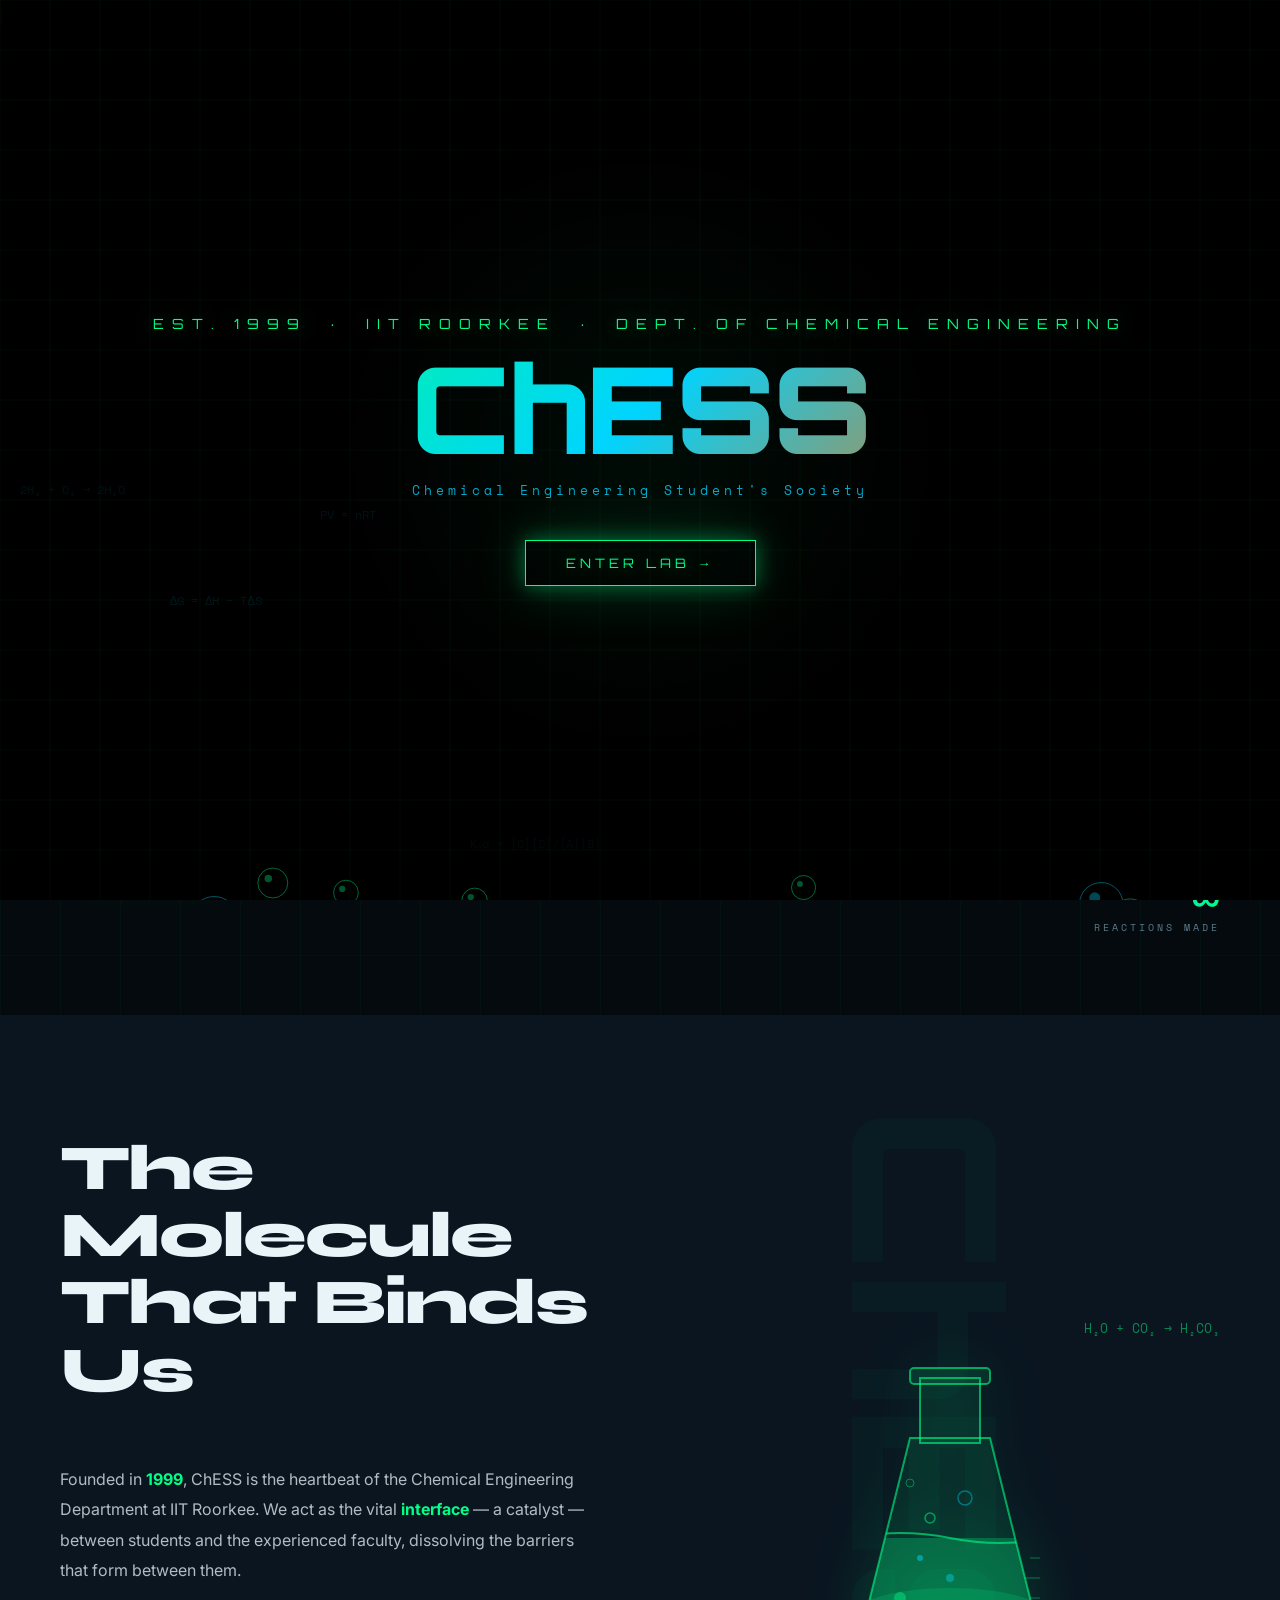
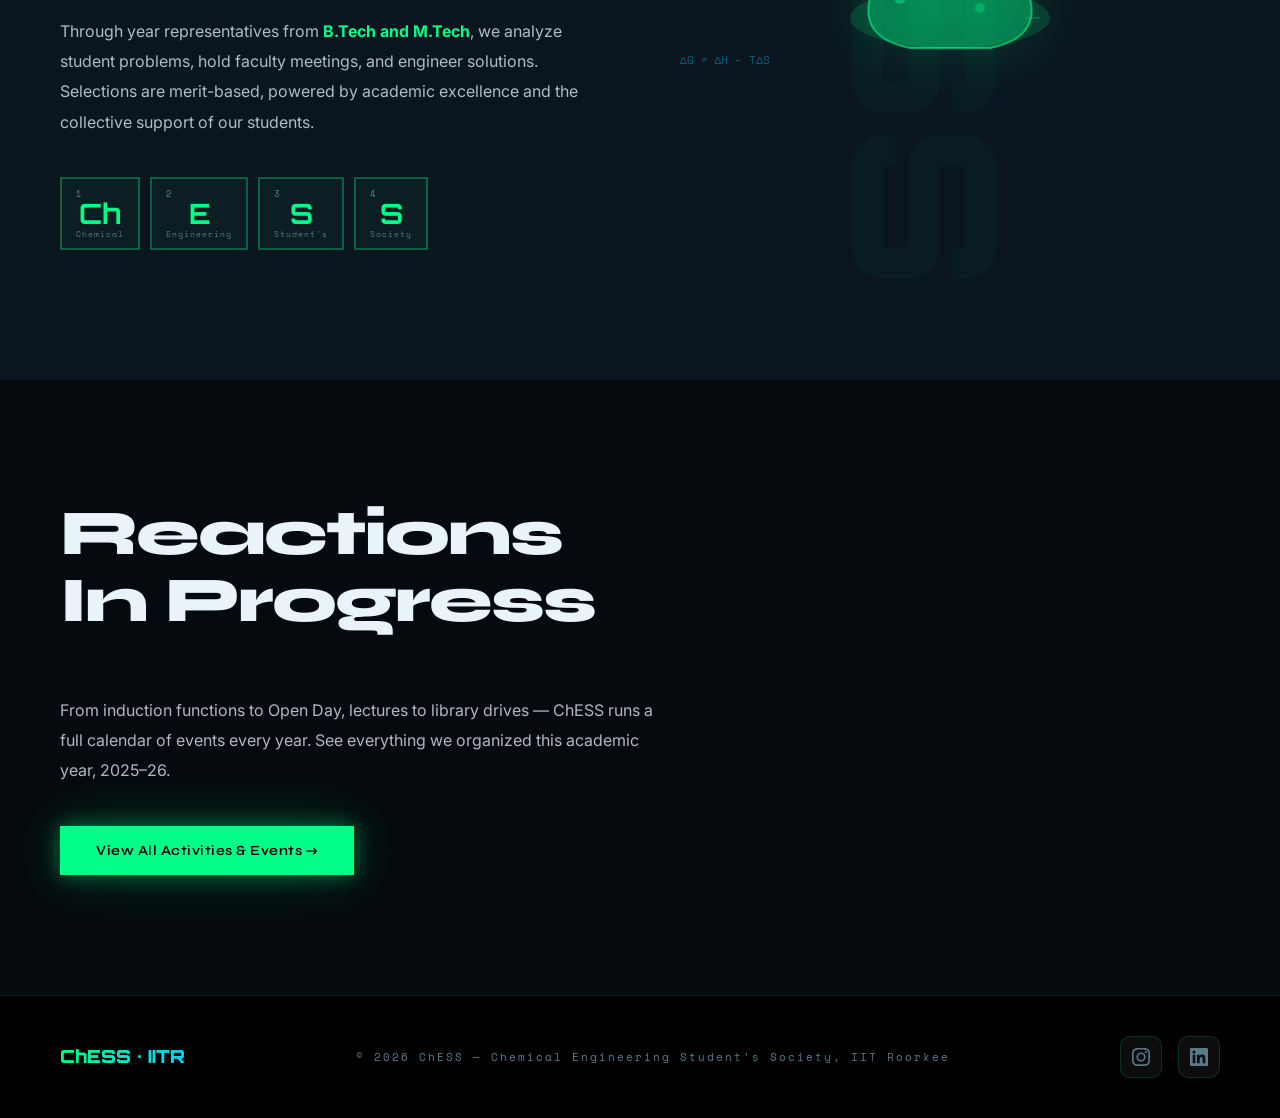
==== commit ff29284e: "done Events" ====
--- a/index.html
+++ b/index.html
@@ -22,8 +22,7 @@
 <div id="main-site">
   <nav>
     <a href="index.html" class="nav-logo">
-      <img src="images/ChESS_logo.svg" alt="ChESS" style="margin-right:8px; 
-  vertical-align:middle;" height="36px" width="36px">
+      <img src="images/chess-logo.png" alt="ChESS" class="nav-logo-img">
     </a>
     <!-- Hamburger button (mobile only) -->
   <button class="hamburger" id="hamburger" aria-label="Open menu">
@@ -144,18 +143,17 @@
   <section id="about">
     <div class="about-grid">
       <div class="reveal">
-        <div class="section-tag">// 001 &nbsp; About Us</div>
+        <!-- <div class="section-tag">// 001 &nbsp; About Us</div> -->
         <h2 class="section-title">The Molecule<br/>That Binds Us</h2>
         <p class="about-desc">
           Founded in <em>1999</em>, ChESS is the heartbeat of the Chemical Engineering Department at IIT Roorkee. We act as the vital <em>interface</em> — a catalyst — between students and the experienced faculty, dissolving the barriers that form between them.<br/><br/>
           Through year representatives from <em>B.Tech and M.Tech</em>, we analyze student problems, hold faculty meetings, and engineer solutions. Selections are merit-based, powered by academic excellence and the collective support of our students.
         </p>
         <div class="elements-row">
-          <div class="element-badge"><span class="num">6</span><span class="sym">C</span><span class="name">Carbon</span></div>
-          <div class="element-badge"><span class="num">8</span><span class="sym">O</span><span class="name">Oxygen</span></div>
-          <div class="element-badge"><span class="num">1</span><span class="sym">H</span><span class="name">Hydrogen</span></div>
-          <div class="element-badge"><span class="num">7</span><span class="sym">N</span><span class="name">Nitrogen</span></div>
-          <div class="element-badge"><span class="num">16</span><span class="sym">S</span><span class="name">Sulfur</span></div>
+          <div class="element-badge"><span class="num">1</span><span class="sym">Ch</span><span class="name">Chemical</span></div>
+          <div class="element-badge"><span class="num">2</span><span class="sym">E</span><span class="name">Engineering</span></div>
+          <div class="element-badge"><span class="num">3</span><span class="sym">S</span><span class="name">Student's</span></div>
+          <div class="element-badge"><span class="num">4</span><span class="sym">S</span><span class="name">Society</span></div>
         </div>
       </div>
       <div class="flask-container reveal">
@@ -205,7 +203,7 @@
   </section>
   <section id="activities">
     <div class="reveal">
-      <div class="section-tag">// 002 &nbsp; What We Do</div>
+      <!-- <div class="section-tag">// 002 &nbsp; What We Do</div> -->
       <h2 class="section-title">Reactions<br/>In Progress</h2>
       <p style="max-width:600px; font-family:'Inter',sans-serif; font-size:16px; line-height:1.9; color:rgba(232,244,248,0.75); margin-bottom:40px; letter-spacing:0;">
         From induction functions to Open Day, lectures to library drives — ChESS runs a full calendar of events every year. See everything we organized this academic year, 2025–26.
@@ -252,4 +250,4 @@
 });
 </script>
 </body>
-</html>+</html>
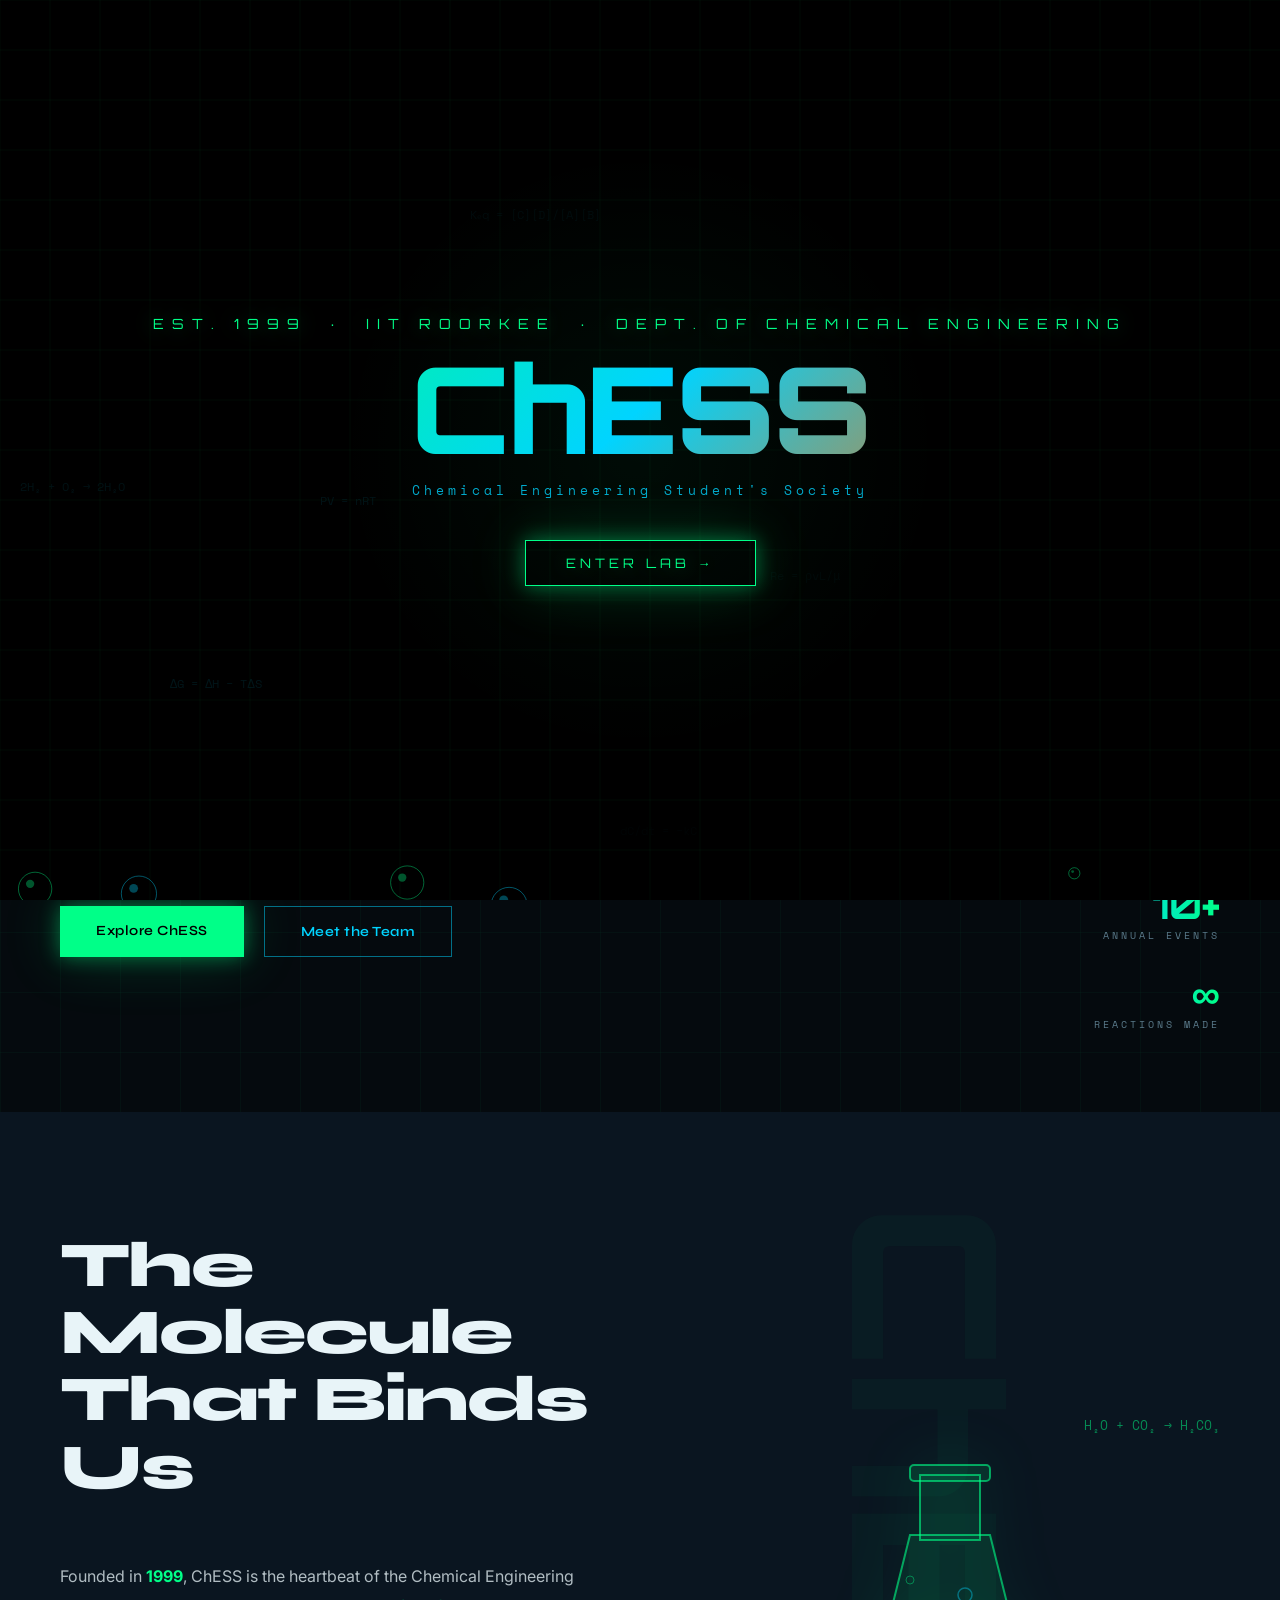
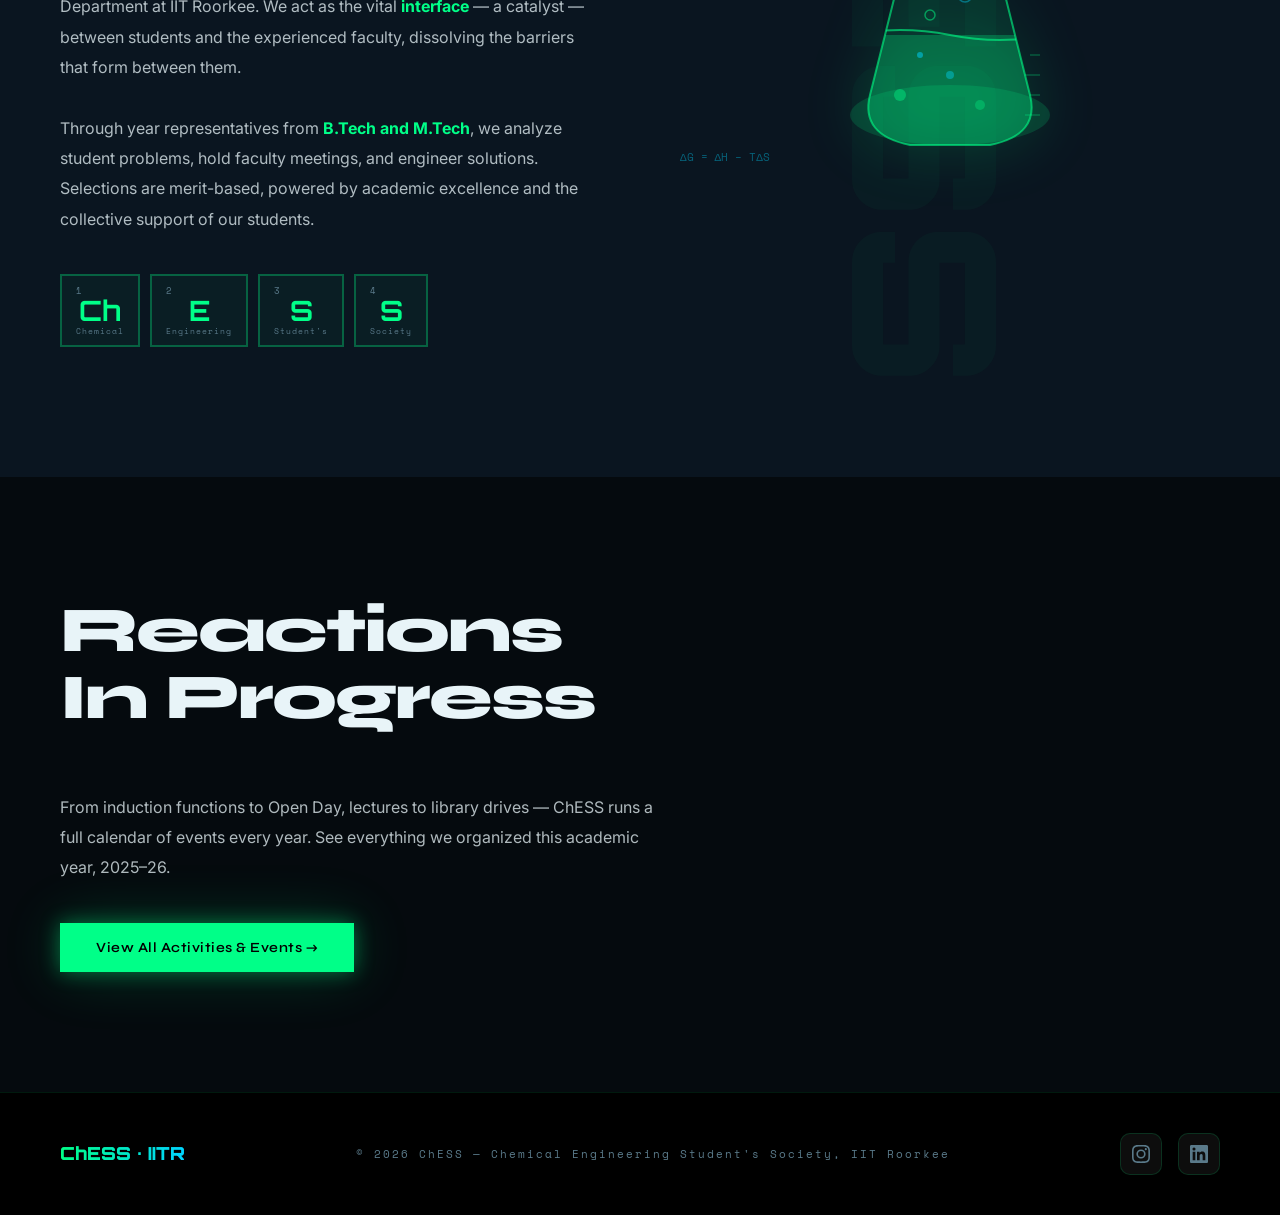
==== commit dfc7d14d: "updated navbar shyt" ====
--- a/index.html
+++ b/index.html
@@ -6,6 +6,54 @@
 <title>Home — ChESS IITR</title>
 <link href="https://fonts.googleapis.com/css2?family=Inter:wght@400;500&family=Orbitron:wght@400;700;900&family=Space+Mono:ital,wght@0,400;0,700;1,400&family=Syne:wght@400;600;800&display=swap" rel="stylesheet"/>
 <link rel="stylesheet" href="style_I.css"/>
+<style>
+  /* Local fix: keep logo from overlapping the top ticker strip */
+  nav { margin-top: 8px !important; }
+  .nav-logo-img { max-height: 48px !important; width: auto !important; display: block !important; }
+
+  /* ---- Navbar behavior ----
+     Default: opaque, normal box sitting in the page flow.
+     After scrolling past it: comes back as a fixed, transparent (blurred) bar
+     with the exact same layout/content. */
+  nav {
+    position: static;
+    width: auto;
+    z-index: 1000;
+    background: #060a09;              /* opaque base — tweak to match your theme */
+    border-bottom: 1px solid rgba(0,255,136,0.15);
+    box-shadow: none;
+    transition: background-color 0.35s ease, box-shadow 0.35s ease;
+  }
+
+  /* Placeholder keeps the page from jumping once nav switches to fixed positioning */
+  #nav-placeholder {
+    display: none;
+    width: 100%;
+  }
+  #nav-placeholder.active {
+    display: block;
+  }
+
+  /* Applied by JS once the user has scrolled past the navbar's original spot */
+  nav.nav-fixed {
+    position: fixed;
+    top: 0;
+    left: 0;
+    width: 100%;
+    margin-top: 0 !important;
+    background: rgba(6,10,9,0.35);    /* transparent version of the same color */
+    backdrop-filter: blur(10px);
+    -webkit-backdrop-filter: blur(10px);
+    border-bottom: 1px solid rgba(0,255,136,0.12);
+    box-shadow: 0 6px 24px rgba(0,0,0,0.25);
+    animation: navSlideDown 0.35s ease;
+  }
+
+  @keyframes navSlideDown {
+    from { transform: translateY(-100%); }
+    to   { transform: translateY(0); }
+  }
+</style>
 </head>
 <body>
 <div id="cursor-glow"></div>
@@ -81,6 +129,7 @@
   </li>
 </ul>
   </nav>
+  <div id="nav-placeholder"></div>
   <div class="ticker-wrap" style="margin-top:64px">
   
     <div class="ticker-track">
@@ -248,6 +297,54 @@
   cursorGlow.style.left = e.clientX + 'px';
   cursorGlow.style.top = e.clientY + 'px';
 });
+
+// NAVBAR: opaque & static by default, transparent & fixed once scrolled past
+(function () {
+  const navEl = document.querySelector('nav');
+  const placeholder = document.getElementById('nav-placeholder');
+  if (!navEl || !placeholder) return;
+
+  let navHeight = navEl.offsetHeight;
+  let ticking = false;
+
+  function applyFixed() {
+    navHeight = navEl.classList.contains('nav-fixed') ? placeholder.offsetHeight : navEl.offsetHeight;
+    if (!navEl.classList.contains('nav-fixed')) {
+      placeholder.style.height = navHeight + 'px';
+    }
+    navEl.classList.add('nav-fixed');
+    placeholder.classList.add('active');
+  }
+
+  function removeFixed() {
+    navEl.classList.remove('nav-fixed');
+    placeholder.classList.remove('active');
+    placeholder.style.height = '0';
+  }
+
+  function onScroll() {
+    const scrollY = window.scrollY || window.pageYOffset;
+    if (scrollY > navHeight) {
+      applyFixed();
+    } else {
+      removeFixed();
+    }
+    ticking = false;
+  }
+
+  window.addEventListener('scroll', () => {
+    if (!ticking) {
+      window.requestAnimationFrame(onScroll);
+      ticking = true;
+    }
+  });
+
+  window.addEventListener('resize', () => {
+    if (!navEl.classList.contains('nav-fixed')) {
+      navHeight = navEl.offsetHeight;
+    }
+  });
+})();
 </script>
 </body>
-</html>
+</html>
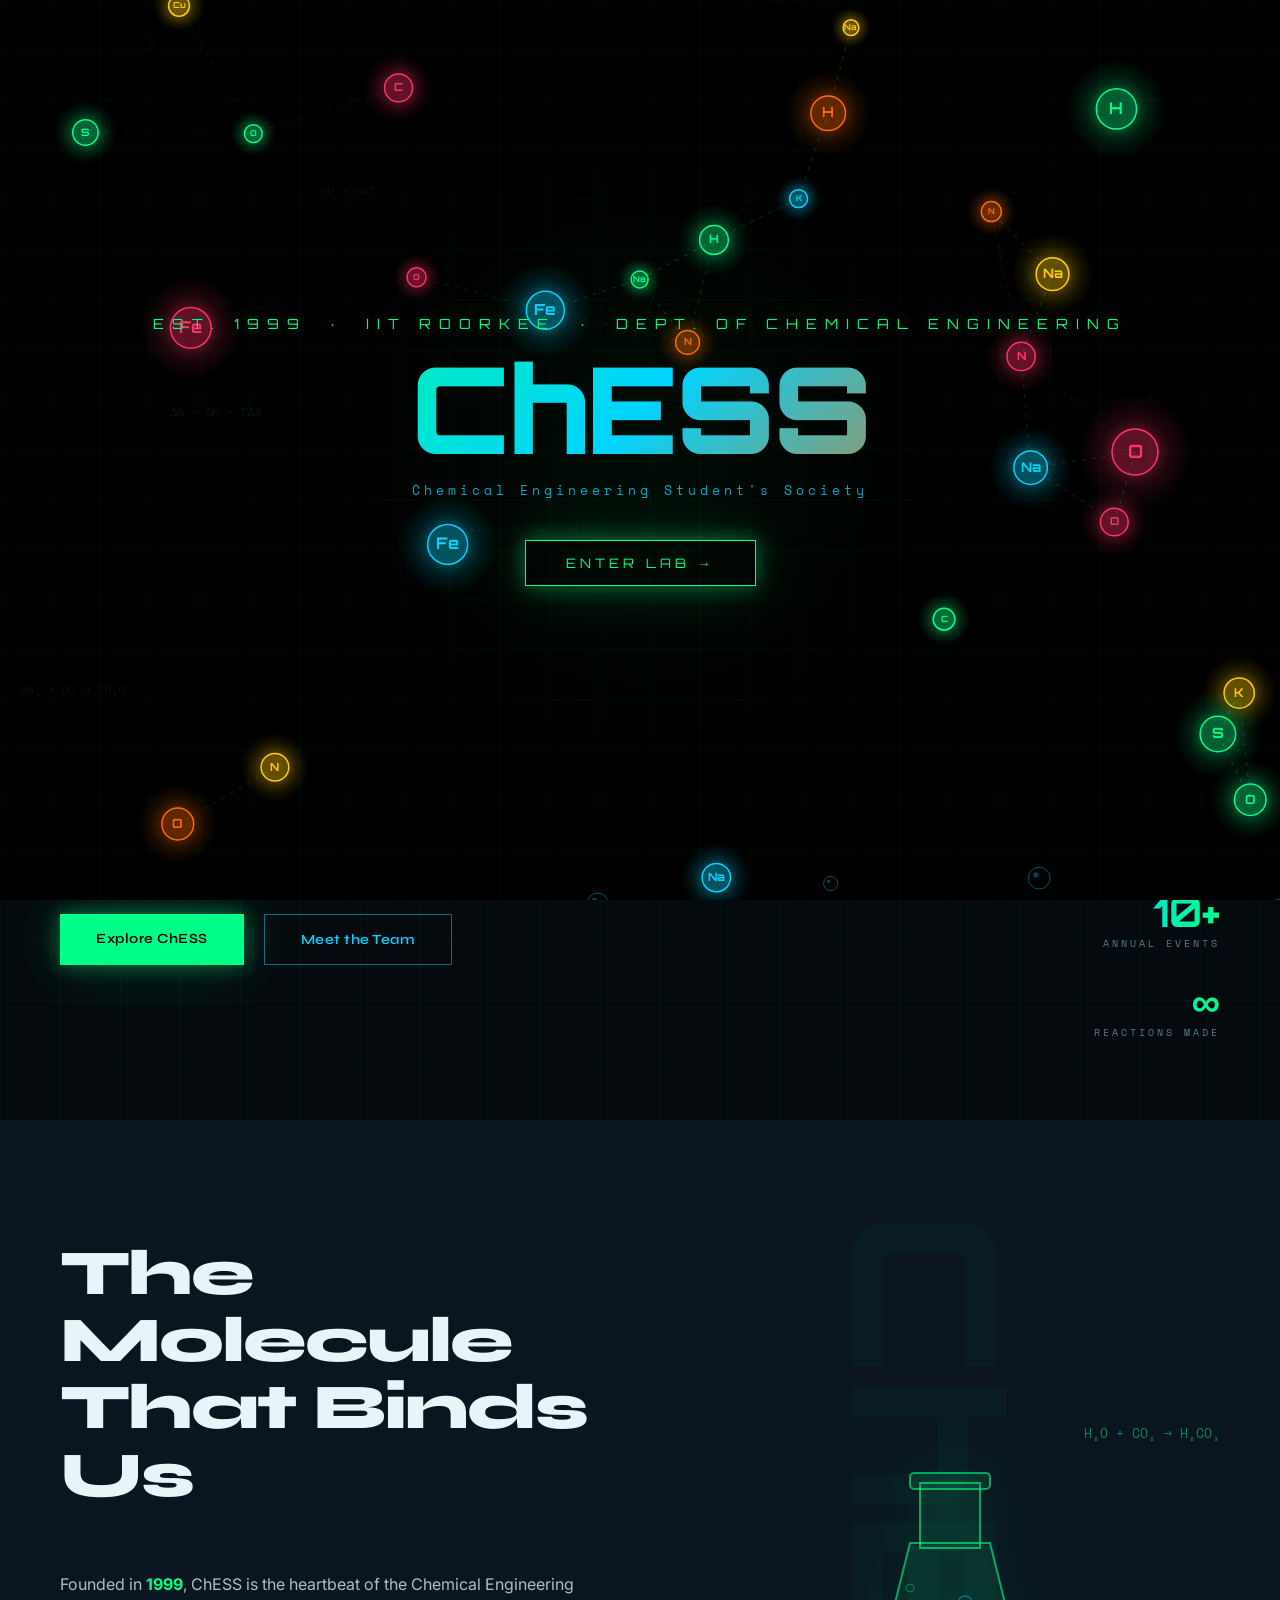
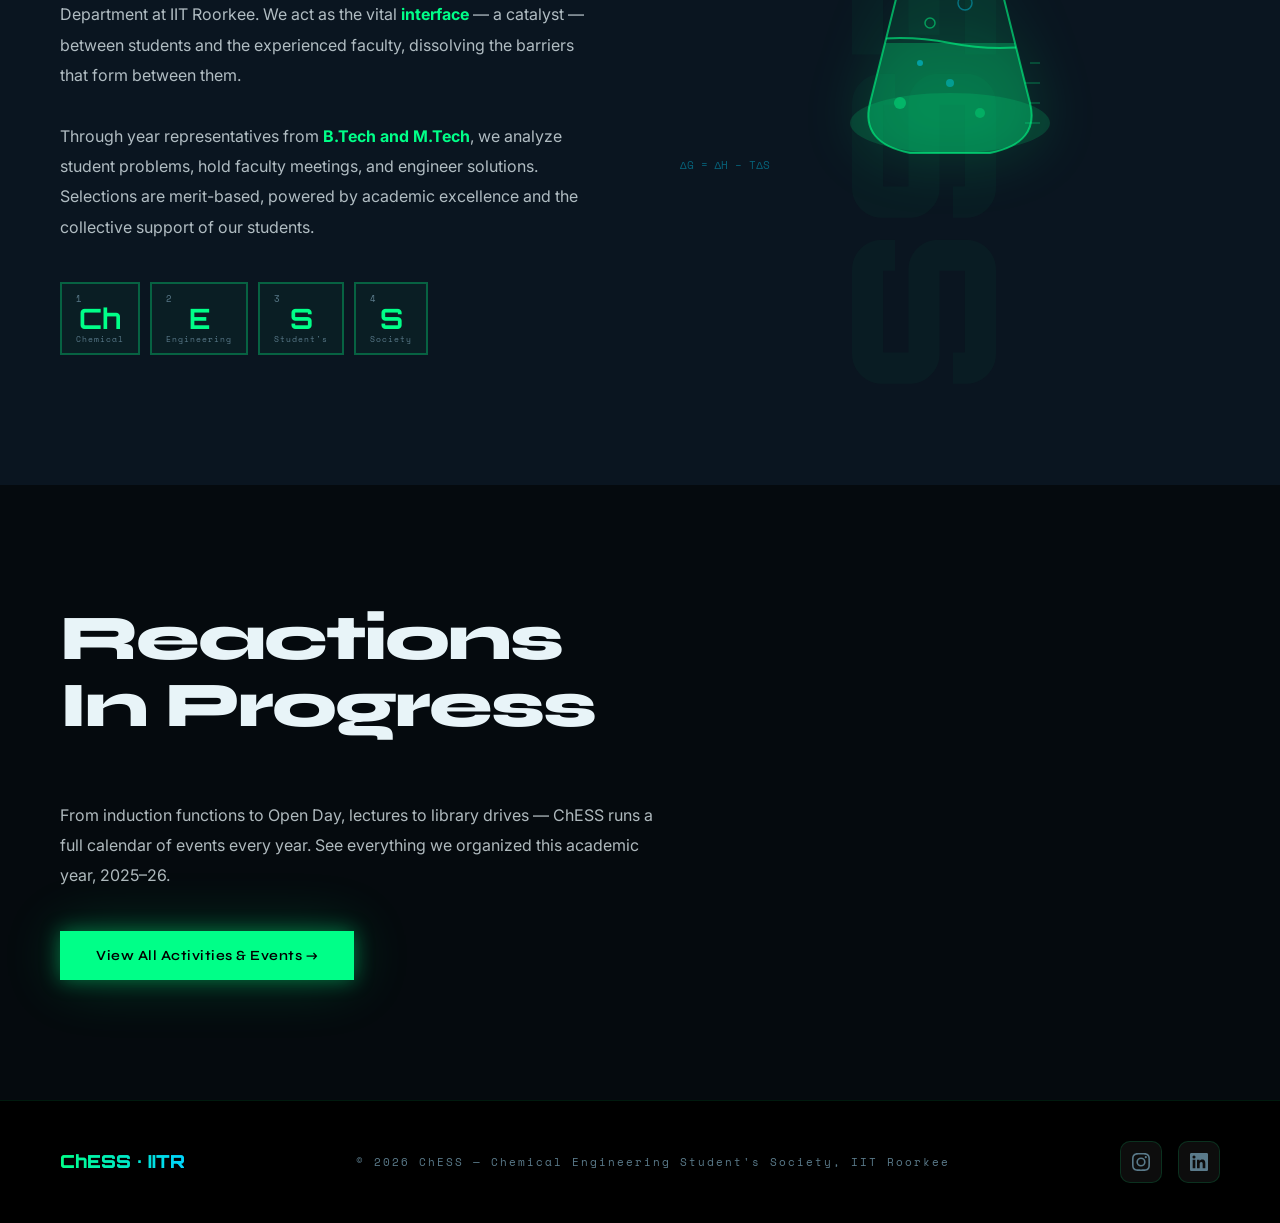
==== commit 1814f8ac: "logo fixations" ====
--- a/index.html
+++ b/index.html
@@ -9,7 +9,7 @@
 <style>
   /* Local fix: keep logo from overlapping the top ticker strip */
   nav { margin-top: 8px !important; }
-  .nav-logo-img { max-height: 48px !important; width: auto !important; display: block !important; }
+  /* .nav-logo-img { max-height: 48px !important; width: auto !important; display: block !important; } */
 
   /* ---- Navbar behavior ----
      Default: opaque, normal box sitting in the page flow.
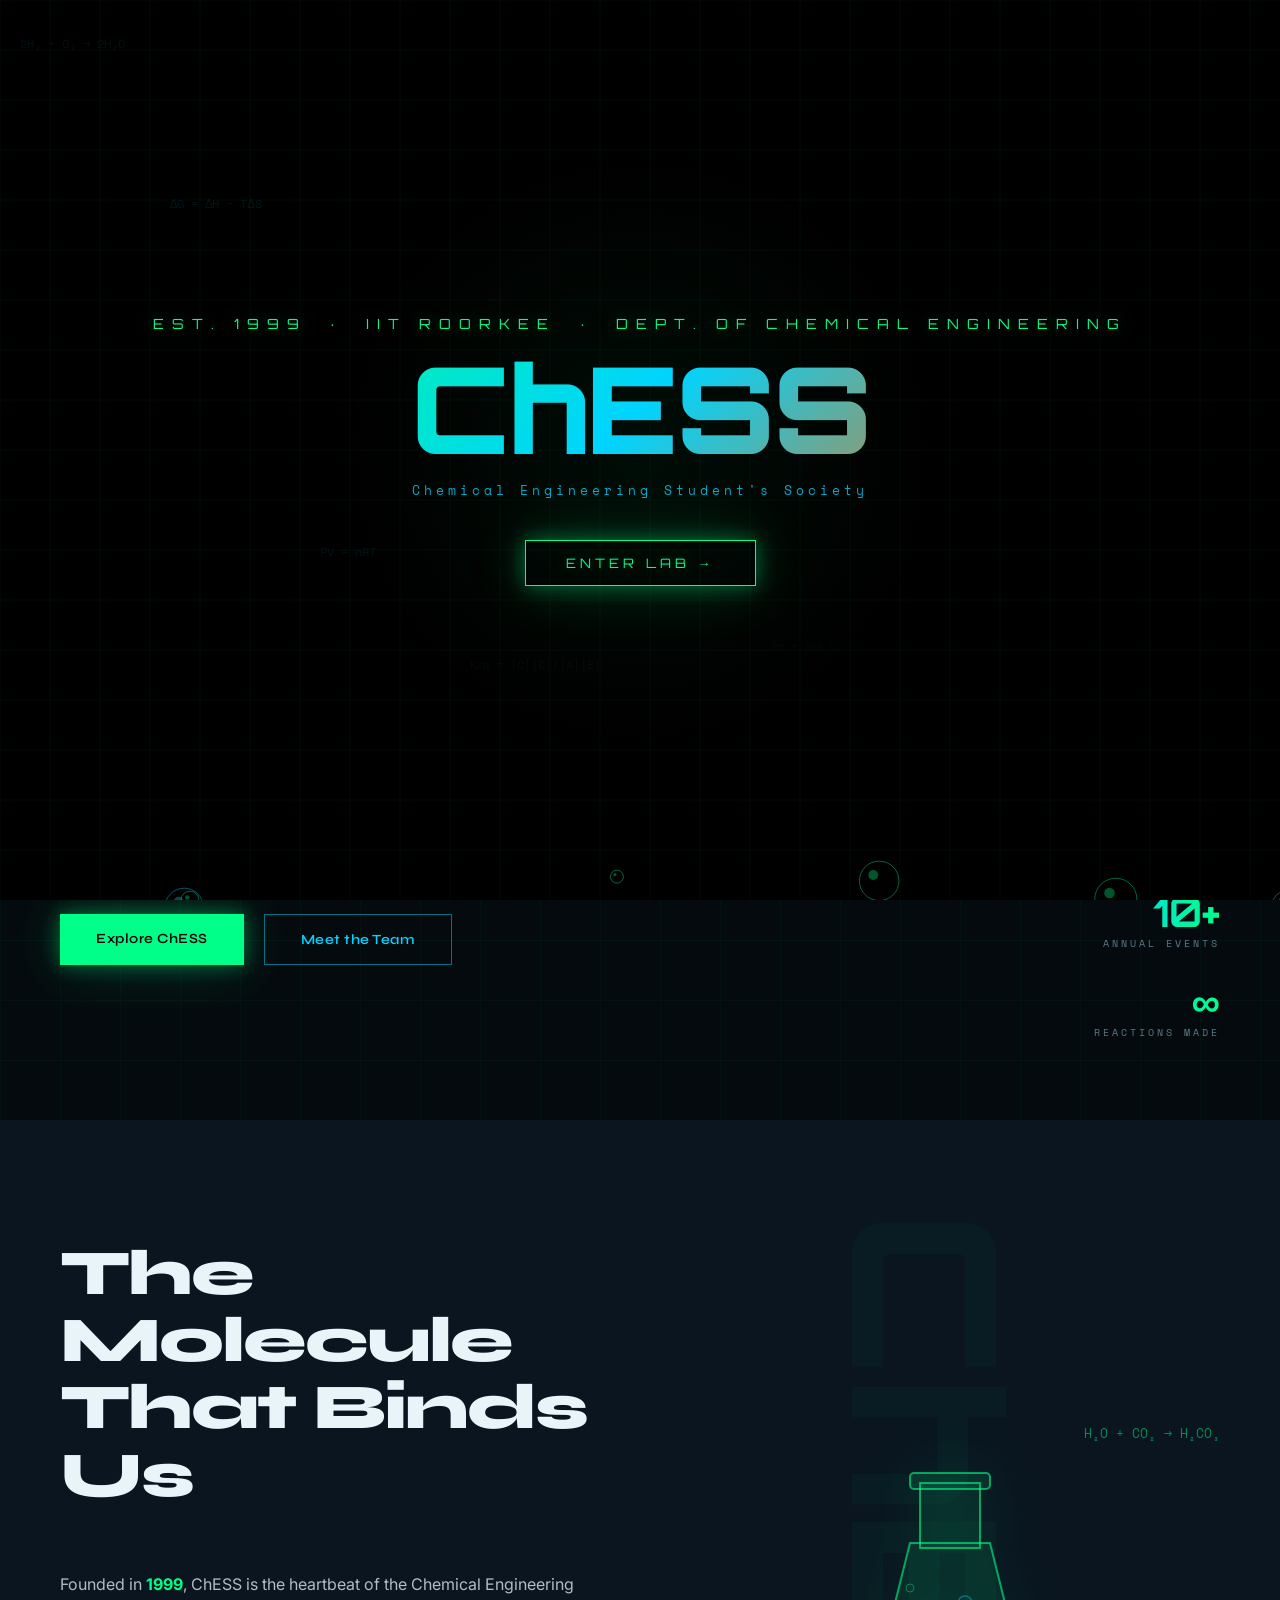
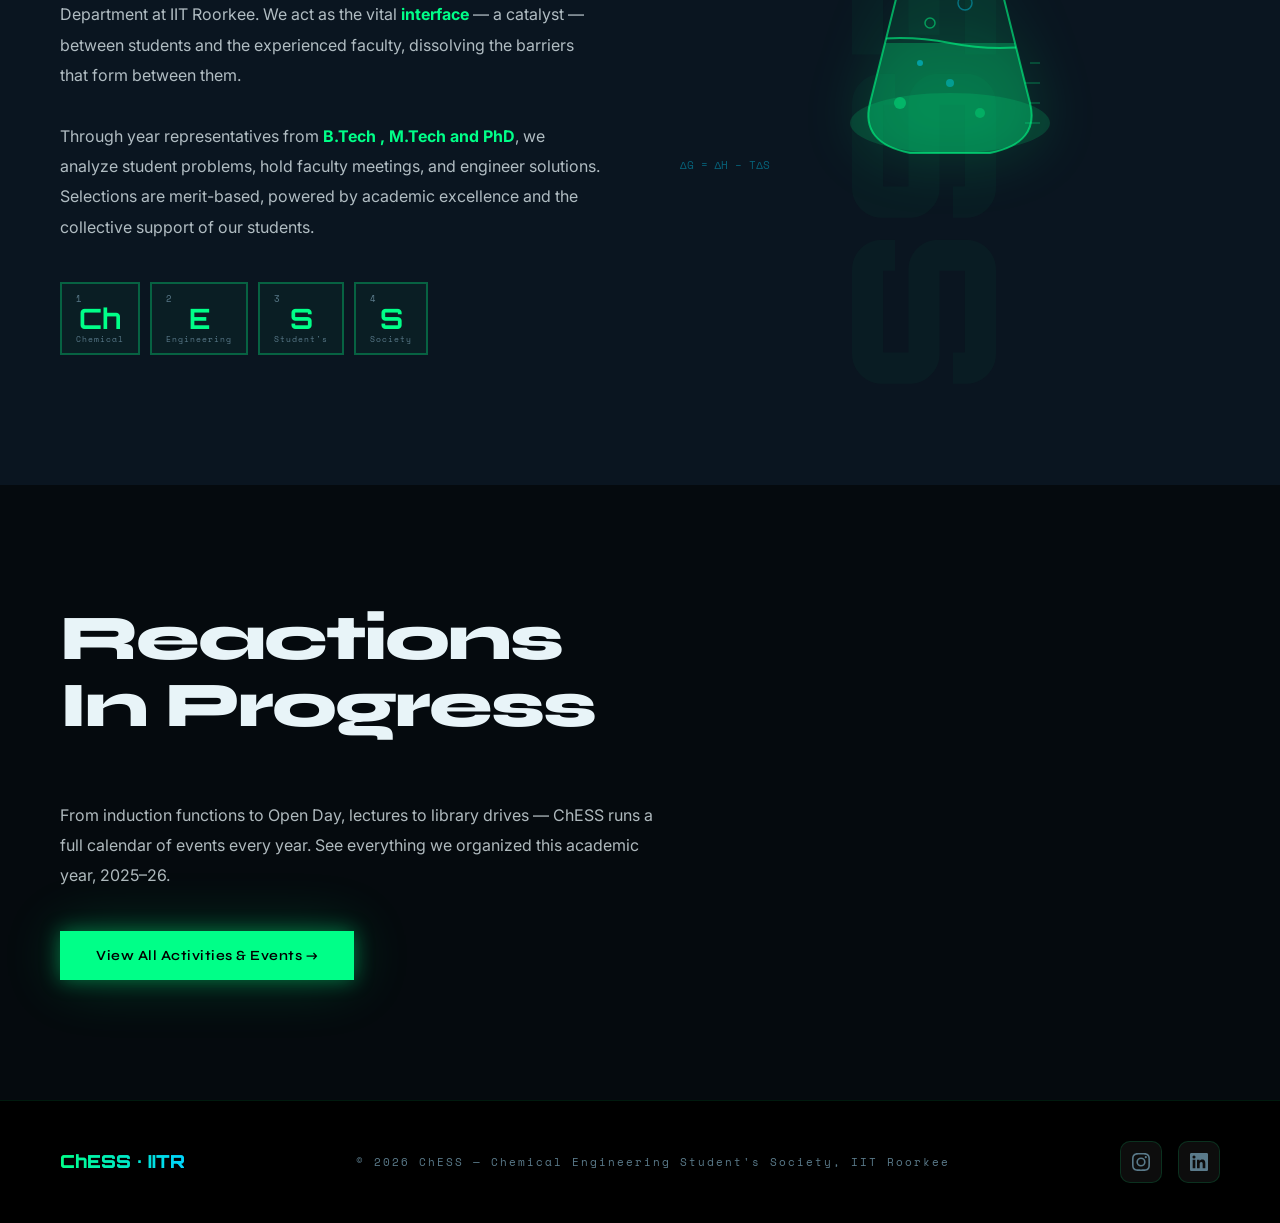
==== commit c2c6f2e4: "Add team member images and update team section" ====
--- a/index.html
+++ b/index.html
@@ -196,7 +196,7 @@
         <h2 class="section-title">The Molecule<br/>That Binds Us</h2>
         <p class="about-desc">
           Founded in <em>1999</em>, ChESS is the heartbeat of the Chemical Engineering Department at IIT Roorkee. We act as the vital <em>interface</em> — a catalyst — between students and the experienced faculty, dissolving the barriers that form between them.<br/><br/>
-          Through year representatives from <em>B.Tech and M.Tech</em>, we analyze student problems, hold faculty meetings, and engineer solutions. Selections are merit-based, powered by academic excellence and the collective support of our students.
+          Through year representatives from <em>B.Tech , M.Tech and PhD</em>, we analyze student problems, hold faculty meetings, and engineer solutions. Selections are merit-based, powered by academic excellence and the collective support of our students.
         </p>
         <div class="elements-row">
           <div class="element-badge"><span class="num">1</span><span class="sym">Ch</span><span class="name">Chemical</span></div>
